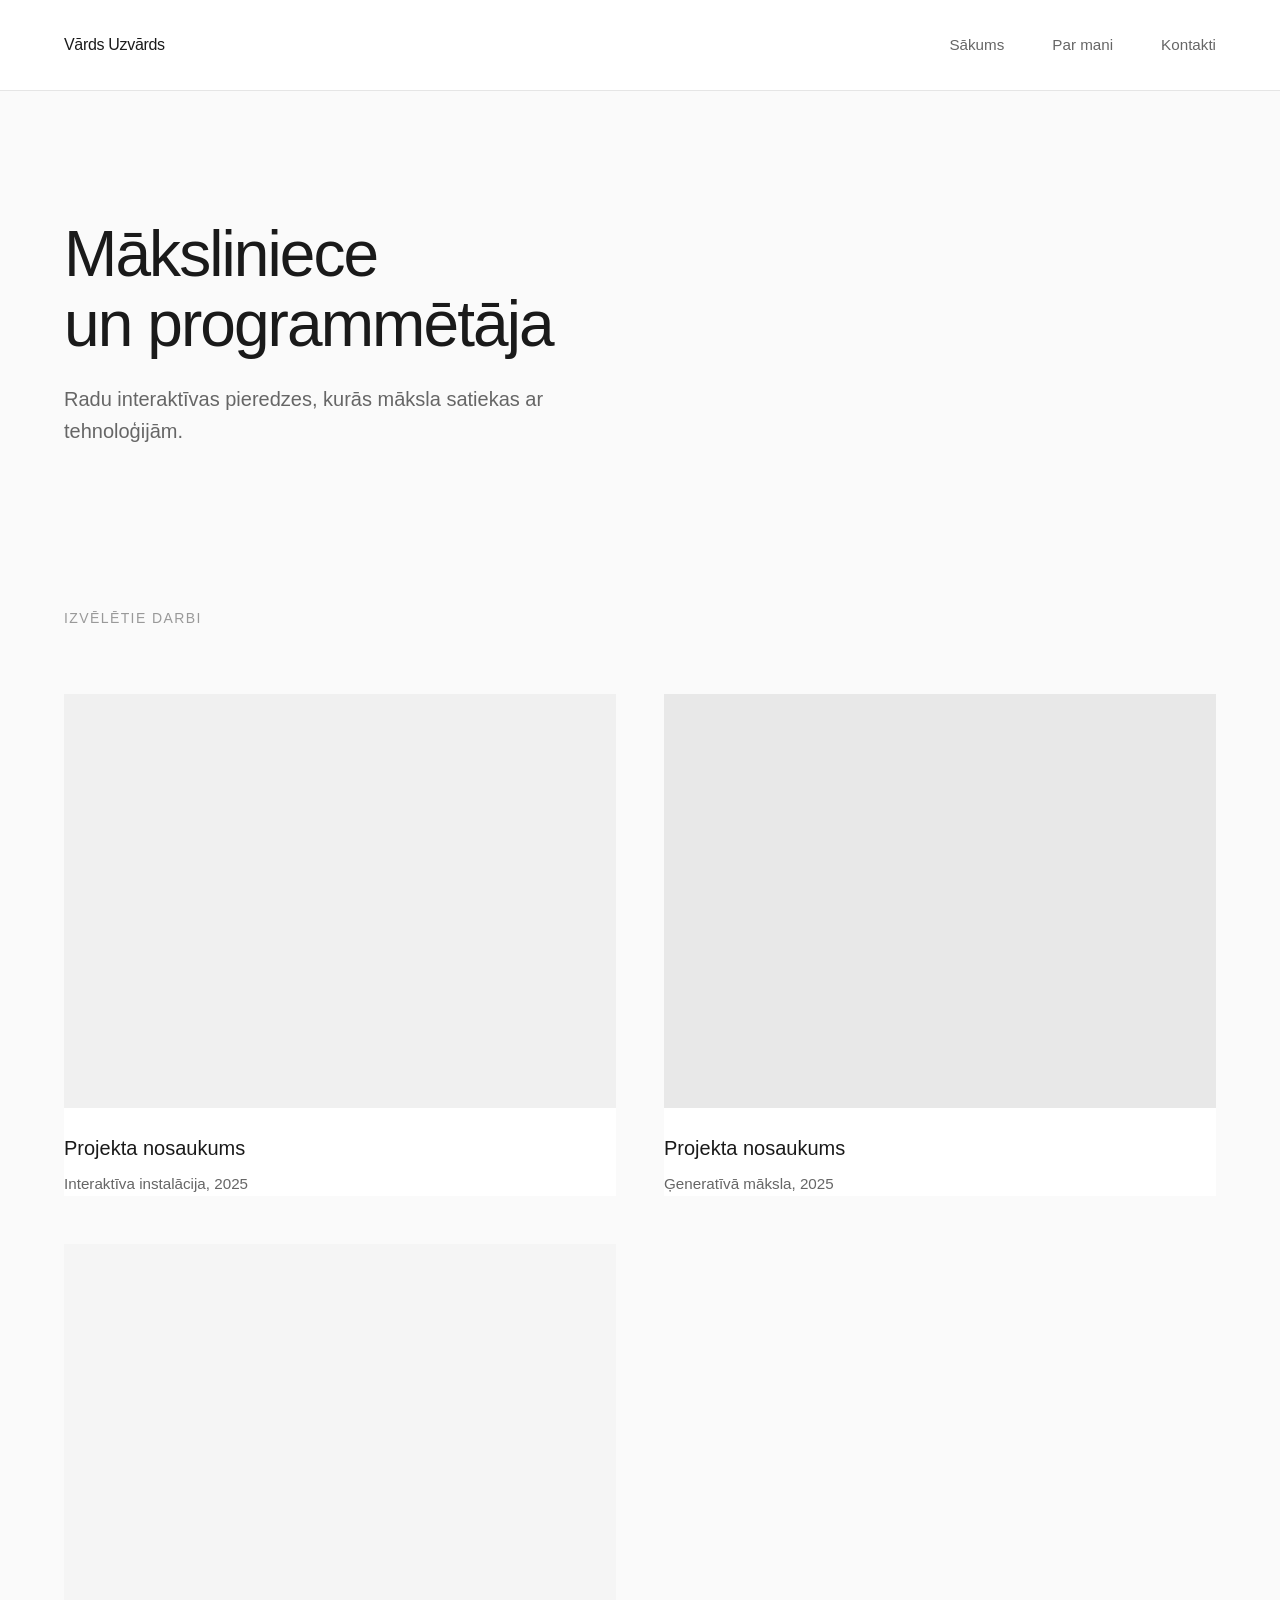
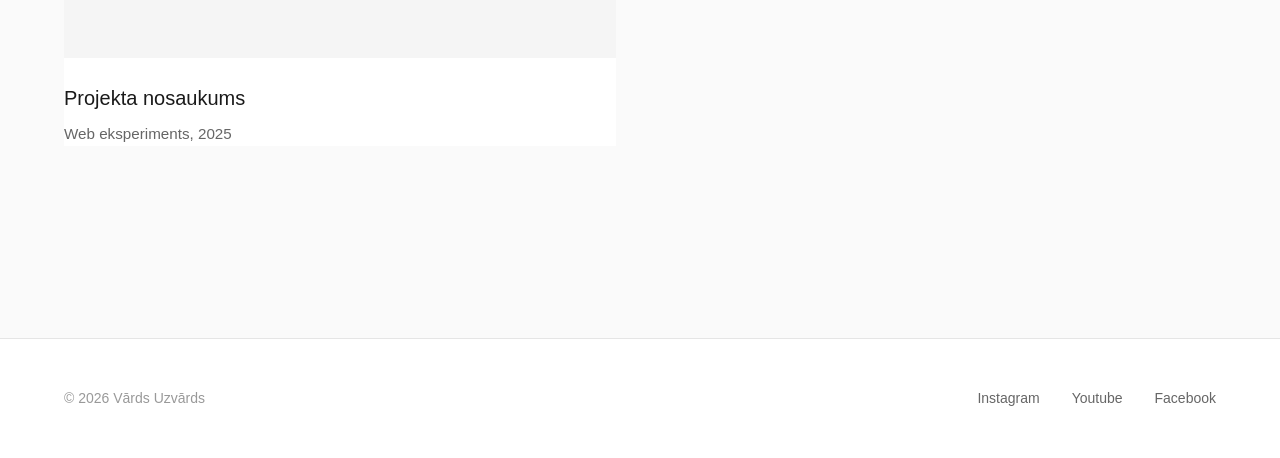
==== index.html @ 45324362 "Pievienoju starter failus" ====
<!DOCTYPE html>
<!-- ↑ Šis saka pārlūkam: "Šis ir HTML5 dokuments" -->

<html lang="lv">
<!-- ↑ <html> - Visa lapas sākums. lang="lv" nozīmē latviešu valoda -->

<head>
<!-- ↑ <head> satur informāciju PAR lapu (lietotājs neredz) -->

    <meta charset="UTF-8">
    <!-- ↑ Atbalsta latviešu burtus (ā, č, ē, ģ...) -->

    <meta name="viewport" content="width=device-width, initial-scale=1.0">
    <!-- ↑ Lai lapa labi izskatās uz mobilajiem telefoniem -->

    <title>Portfolio</title>
    <!-- ↑ Teksts, ko redz pārlūka tab augšā -->

    <link rel="stylesheet" href="style.css">
    <!-- ↑ SVARĪGI! Pievieno CSS failu ar stiliem -->
    <!-- href="style.css" nozīmē: meklē style.css TAJĀ PAŠĀ mapē -->

</head>
<!-- ↑ Head beidzas -->

<body>
<!-- ↑ <body> satur visu, ko lietotājs REDZ lapā -->
   
    <!-- ========================================
         HEADER - Augšējā navigācijas josla
         ======================================== -->
    <header>
    <!-- ↑ Semantiskais tags lapas galvenei -->
    <!-- Šeit būs logo un menu -->

        <nav>
        <!-- ↑ <nav> - navigācijas elements -->

            <h1>Vārds Uzvārds</h1>
            <!-- ↑ <h1> - Galvenais virsraksts (lielākais) -->
            <!-- Šeit students raksta savu vārdu -->

            <ul>
            <!-- ↑ <ul> - Unordered List (saraksts ar punktiem) -->

                <li><a href="index.html">Sākums</a></li>
                <!-- ↑ <li> - List Item (saraksta elements) -->
                <!-- <a href="..."> - saite uz citu lapu -->
                <!-- href="index.html" - ved uz šo pašu lapu -->

                <li><a href="about.html">Par mani</a></li>
                <!-- ↑ Saite uz "Par mani" lapu (vēl nav izveidota) -->

                <li><a href="contact.html">Kontakti</a></li>
                <!-- ↑ Saite uz "Kontakti" lapu (vēl nav izveidota) -->

            </ul>
            <!-- ↑ Saraksta beigas -->

        </nav>
        <!-- ↑ Navigācijas beigas -->

    </header>
    <!-- ↑ Header beidzas -->

    <!-- ========================================
         MAIN - Galvenais saturs
         ======================================== -->
    <main>
    <!-- ↑ <main> - galvenais lapas saturs -->

        <!-- HERO SEKCIJA - Liela intro daļa -->
        <section class="hero">
        <!-- ↑ <section> - semantisks satura bloks -->
        <!-- class="hero" - CSS var mērķēt šo konkrēto sekciju -->

            <h2>Māksliniece<br>un programmētāja</h2>
            <!-- ↑ <h2> - Otrā līmeņa virsraksts (mazāks par h1) -->
            <!-- <br> - line break, jauna rinda -->

            <p>Radu interaktīvas pieredzes, kurās māksla satiekas ar tehnoloģijām.</p>
            <!-- ↑ <p> - Paragraph (rindkopa/paragrāfs) -->

        </section>
        <!-- ↑ Hero sekcijas beigas -->

        <!-- PORTFOLIO SEKCIJA - Darbu galerija -->
        <section class="portfolio">
        <!-- ↑ Jauna sekcija ar class="portfolio" -->

            <h2>Izvēlētie darbi</h2>
            <!-- ↑ Sekcijas virsraksts -->

            <div class="gallery">
            <!-- ↑ <div> - Container (kastīte grupēšanai) -->
            <!-- class="gallery" - CSS izmantos, lai izveidotu grid layout -->

                <!-- PROJEKTS 1 -->
                <div class="project-card card1">
                <!-- ↑ Pirmā projekta kartīte -->
                <!-- 2 klases: "project-card" (vispārīgi stili) + "card1" (specifiskā krāsa) -->

                    <div class="img-placeholder"></div>
                    <!-- ↑ Tukša kastīte attēlam -->
                    <!-- CSS piešķirs pelēko fonu -->
                    <!-- Vēlāk var pievienot: <img src="images/project1.jpg"> -->

                    <h3>Projekta nosaukums</h3>
                    <!-- ↑ <h3> - Trešā līmeņa virsraksts (vēl mazāks) -->
                    <!-- Students šeit raksta sava darba nosaukumu -->

                    <p>Interaktīva instalācija, 2025</p>
                    <!-- ↑ Īss darba apraksts -->

                </div>
                <!-- ↑ Projekta 1 beigas -->

                <!-- PROJEKTS 2 -->
                <div class="project-card card2">
                <!-- ↑ Otrā projekta kartīte -->
                <!-- card2 = cita fona krāsa CSS -->

                    <div class="img-placeholder"></div>
                    <!-- ↑ Vieta otrajam attēlam -->

                    <h3>Projekta nosaukums</h3>
                    <!-- ↑ Otra projekta nosaukums -->

                    <p>Ģeneratīvā māksla, 2025</p>
                    <!-- ↑ Otra projekta apraksts -->

                </div>
                <!-- ↑ Projekta 2 beigas -->

                <!-- PROJEKTS 3 -->
                <div class="project-card card3">
                <!-- ↑ Trešā projekta kartīte -->

                    <div class="img-placeholder"></div>
                    <!-- ↑ Vieta trešajam attēlam -->

                    <h3>Projekta nosaukums</h3>
                    <!-- ↑ Trešā projekta nosaukums -->

                    <p>Web eksperiments, 2025</p>
                    <!-- ↑ Trešā projekta apraksts -->

                </div>
                <!-- ↑ Projekta 3 beigas -->

            </div>
            <!-- ↑ Gallery beidzas -->

        </section>
        <!-- ↑ Portfolio sekcijas beigas -->

    </main>
    <!-- ↑ Main satura beigas -->

    <!-- ========================================
         FOOTER - Apakšējā daļa ar info
         ======================================== -->
    <footer>
    <!-- ↑ <footer> - semantisks tags lapas kājenei -->

        <div class="footer-content">
        <!-- ↑ Container kas centēs saturu (CSS) -->

            <p>© 2026 Vārds Uzvārds</p>
            <!-- ↑ Copyright simbols © un vārds -->

            <div class="social-links">
            <!-- ↑ Container sociālajām saitēm -->

                <a href="#">Instagram</a>
                <!-- ↑ Saite uz Instagram -->
                <!-- href="#" - pagaidu, vēlāk aizstāj ar īsto URL -->

                <a href="#">Youtube</a>
                <!-- ↑ Saite uz Youtube -->

                <a href="#">Facebook</a>
                <!-- ↑ Saite uz Facebook -->

            </div>
            <!-- ↑ Social links beidzas -->

        </div>
        <!-- ↑ Footer content beidzas -->

    </footer>
    <!-- ↑ Footer beidzas -->

</body>
<!-- ↑ Body beidzas -->

</html>
<!-- ↑ Visa HTML dokumenta beigas -->


<!--
==============================================
KOPSAVILKUMS - LAPAS STRUKTŪRA:
==============================================

1. HEADER (augšā)
   └── Logo (Vārds Uzvārds) + Menu saites

2. MAIN (vidus)
   ├── HERO sekcija
   │   └── Liels virsraksts + apraksts
   └── PORTFOLIO sekcija
       └── 3 projektu kartītes
           ├── Attēla vieta
           ├── Nosaukums
           └── Apraksts

3. FOOTER (apakšā)
   └── Copyright + Sociālās saites

==============================================
KO MAINĪT:
==============================================

✏️  Rinda 14: Tavs vārds
✏️  Rinda 27: Hero virsraksts
✏️  Rinda 28: Hero apraksts
✏️  Rinda 40-42: Projekts 1 info
✏️  Rinda 49-51: Projekts 2 info
✏️  Rinda 58-60: Projekts 3 info
✏️  Rinda 71: Copyright vārds
✏️  Rinda 75-79: Sociālo saišu URL
==============================================
-->
---- style.css ----
/* ============================================
   CSS RESET - Noņem pārlūka default stilus
   ============================================ */

* {
    /* ↑ Zvaigznīte (*) = selektors VISIEM elementiem */
   
    margin: 0;
    /* ↑ Noņem visas ārējās atstarpes */
   
    padding: 0;
    /* ↑ Noņem visas iekšējās atstarpes */
   
    box-sizing: border-box;
    /* ↑ Padding un border IETILPST width/height */
    /* Atvieglo izmēru aprēķinus */
}

/* ============================================
   PAMATA BODY STILI
   ============================================ */

body {
    /* ↑ Stili VISAM lapas saturam */
   
    font-family: -apple-system, BlinkMacSystemFont, 'Segoe UI', sans-serif;
    /* ↑ Izmanto sistēmas fontu (Mac/Windows default) */
    /* Sans-serif = bez dekoratīvām līnijām */
   
    line-height: 1.6;
    /* ↑ Atstarpe starp teksta rindām (1.6x no fonta izmēra) */
    /* Laba lasāmība */
   
    color: #1a1a1a;
    /* ↑ Teksta krāsa - gandrīz melns (ne 100% melns) */
    /* Hex kods: # + 6 simboli (RR GG BB) */
   
    background: #fafafa;
    /* ↑ Lapas fona krāsa - gaišs pelēks */
}

/* ============================================
   HEADER - Augšējā navigācijas josla
   ============================================ */

header {
    /* ↑ Mērķē <header> tagu */
   
    padding: 2rem 4rem;
    /* ↑ Iekšējās atstarpes: 2rem augšā/apakšā, 4rem kreisais/labais */
    /* rem = relative unit (1rem ≈ 16px) */
   
    background: white;
    /* ↑ Balts fons */
   
    border-bottom: 1px solid #e5e5e5;
    /* ↑ Plāna pelēka līnija apakšā */
    /* 1px biezums, solid līnija, #e5e5e5 krāsa */
}

nav {
    /* ↑ Mērķē <nav> tagu header iekšā */
   
    display: flex;
    /* ↑ Flexbox layout - elementi rindā */
   
    justify-content: space-between;
    /* ↑ Izvieto elementus: viens kreisajā, otrs labajā pusē */
   
    align-items: center;
    /* ↑ Centrē elementus vertikāli */
   
    max-width: 1400px;
    /* ↑ Maksimālais platums (lai neizplūstu uz lielajiem ekrāniem) */
   
    margin: 0 auto;
    /* ↑ Centrē horizontāli: 0 augšā/apakšā, auto kreisais/labais */
}

nav h1 {
    /* ↑ Mērķē <h1> kas ir nav iekšā (logo/vārds) */
   
    font-size: 1rem;
    /* ↑ Izmērs 1rem (≈16px) - mazs, minimālistisks */
   
    font-weight: 500;
    /* ↑ Svars 500 (starp normal 400 un bold 700) */
   
    letter-spacing: -0.02em;
    /* ↑ Samazina atstarpi starp burtiem (saspiež) */
    /* Negatīvs = tuvāk kopā */
}

nav ul {
    /* ↑ Mērķē <ul> sarakstu nav iekšā */
   
    list-style: none;
    /* ↑ Noņem aizzīmes (bullet points) */
   
    display: flex;
    /* ↑ Saraksta elementi rindā (ne pa vertikāli) */
   
    gap: 3rem;
    /* ↑ Atstarpe starp saraksta elementiem */
}

nav a {
    /* ↑ Mērķē VISAS saites (<a>) nav iekšā */
   
    color: #666;
    /* ↑ Vidēji pelēka krāsa */
   
    text-decoration: none;
    /* ↑ Noņem pasvītrojumu */
   
    font-size: 0.95rem;
    /* ↑ Mazliet mazāks par normālo (15.2px) */
   
    transition: color 0.2s;
    /* ↑ Smooth krāsas maiņa 0.2 sekundes */
    /* Animē hover efektu */
}

nav a:hover {
    /* ↑ Kad pele ir virs saites */
   
    color: #1a1a1a;
    /* ↑ Kļūst tumšāka (gandrīz melna) */
}

/* ============================================
   MAIN - Galvenais saturs
   ============================================ */

main {
    /* ↑ Mērķē <main> tagu */
   
    max-width: 1400px;
    /* ↑ Ierobežo platumu */
   
    margin: 0 auto;
    /* ↑ Centrē horizontāli */
   
    padding: 0 4rem;
    /* ↑ Padding: 0 augšā/apakšā, 4rem kreisais/labais */
}

/* ============================================
   HERO SEKCIJA - Liela intro daļa
   ============================================ */

.hero {
    /* ↑ Punkts (.) nozīmē CLASS selector */
    /* Mērķē elementus ar class="hero" */
   
    padding: 8rem 0 6rem;
    /* ↑ Padding: 8rem augšā, 0 kreisais/labais, 6rem apakšā */
    /* Daudz vietas augšā un apakšā */
}

.hero h2 {
    /* ↑ Mērķē <h2> kas ir .hero iekšā */
   
    font-size: 4rem;
    /* ↑ Ļoti liels (64px) - galvenais virsraksts */
   
    font-weight: 300;
    /* ↑ Plāns fonts (light) */
    /* 300 ir viegls, 400 normāls, 700 treknraksts */
   
    letter-spacing: -0.03em;
    /* ↑ Vēl vairāk saspiesti burti */
   
    margin-bottom: 1.5rem;
    /* ↑ Atstarpe zem virsraksta */
   
    line-height: 1.1;
    /* ↑ Mazāka atstarpe starp rindām (kompaktāks) */
}

.hero p {
    /* ↑ Mērķē <p> kas ir .hero iekšā */
   
    font-size: 1.25rem;
    /* ↑ Lielāks par normālo (20px) */
   
    color: #666;
    /* ↑ Vidēji pelēks (vieglāks par virsrakstu) */
   
    font-weight: 300;
    /* ↑ Plāns fonts */
   
    max-width: 600px;
    /* ↑ Ierobežo teksta platumu (lasāmībai) */
    /* Pārāk plats teksts ir grūti lasāms */
}

/* ============================================
   PORTFOLIO SEKCIJA - Darbu galerija
   ============================================ */

.portfolio {
    /* ↑ Mērķē elementus ar class="portfolio" */
   
    padding: 4rem 0 8rem;
    /* ↑ Padding: 4rem augšā, 0 kreisais/labais, 8rem apakšā */
}

.portfolio h2 {
    /* ↑ Virsraksts portfolio sekcijā */
   
    font-size: 0.875rem;
    /* ↑ Mazs (14px) */
   
    text-transform: uppercase;
    /* ↑ Visi burti LIELIE */
   
    letter-spacing: 0.1em;
    /* ↑ Daudz vietas starp burtiem (plašāk) */
    /* Pozitīvs = tālāk */
   
    color: #999;
    /* ↑ Gaišs pelēks */
   
    margin-bottom: 4rem;
    /* ↑ Liela atstarpe zem virsraksta */
   
    font-weight: 500;
    /* ↑ Vidēji smags */
}

/* ============================================
   GALERIJA - Projektu grid
   ============================================ */

.gallery {
    /* ↑ Container projektu kartītēm */
   
    display: grid;
    /* ↑ CSS Grid layout (nevis flexbox) */
    /* Grid = 2D layout (rindas UN kolonnas) */
   
    grid-template-columns: repeat(auto-fit, minmax(400px, 1fr));
    /* ↑ MAĢIJA! Automātisks kolonnu skaits */
    /* repeat = atkārto */
    /* auto-fit = pielāgojas ekrāna platumam */
    /* minmax(400px, 1fr) = minimums 400px, maksimums 1 daļa */
    /* Rezultāts: 3 kolonnas plašam, 2 vidējam, 1 mobilajam */
   
    gap: 3rem;
    /* ↑ Atstarpe starp grid elementiem */
}

/* ============================================
   PROJEKTA KARTĪTE - Atsevišķs darbs
   ============================================ */

.project-card {
    /* ↑ Vispārīgi stili VISĀM kartītēm */
   
    background: white;
    /* ↑ Balts fons */
   
    transition: transform 0.3s ease;
    /* ↑ Animē transform izmaiņas 0.3 sekundes */
    /* ease = sākas lēni, paātrinās, beidzas lēni */
   
    cursor: pointer;
    /* ↑ Kursors kļūst par rociņu (norāda, ka klikšķināms) */
}

.project-card:hover {
    /* ↑ Kad pele ir virs kartītes */
   
    transform: translateY(-4px);
    /* ↑ Paceļ kartīti 4px uz augšu */
    /* Negatīvs Y = uz augšu, pozitīvs = uz leju */
}

.project-card .img-placeholder {
    /* ↑ Attēla vietas holders */
    /* Atstarpe starp .project-card un .img-placeholder = descendant selector */
    /* Mērķē .img-placeholder KAS IR .project-card iekšā */
   
    width: 100%;
    /* ↑ Pilns platums no vecāka elementa */
   
    aspect-ratio: 4/3;
    /* ↑ Fiksēts platuma/augstuma attiecība */
    /* 4:3 = standarta foto proporcija */
    /* Automātiski aprēķina augstumu no platuma */
   
    display: flex;
    /* ↑ Flexbox, lai centrētu saturu */
   
    align-items: center;
    /* ↑ Centrē vertikāli */
   
    justify-content: center;
    /* ↑ Centrē horizontāli */
   
    font-size: 3rem;
    /* ↑ Liels fonts (ja liek emoji vai tekstu) */
   
    background: #f5f5f5;
    /* ↑ Gaišs pelēks fons (default) */
   
    margin-bottom: 1.5rem;
    /* ↑ Atstarpe zem attēla */
}

/* Dažādas fona krāsas katrai kartītei */

.card1 .img-placeholder {
    /* ↑ Tikai pirmā kartīte (class="card1") */
   
    background: #f0f0f0;
    /* ↑ Mazliet tumšāks pelēks */
}

.card2 .img-placeholder {
    /* ↑ Tikai otrā kartīte */
   
    background: #e8e8e8;
    /* ↑ Vēl tumšāks */
}

.card3 .img-placeholder {
    /* ↑ Tikai trešā kartīte */
   
    background: #f5f5f5;
    /* ↑ Gaišs (tāds pats kā default) */
}

.project-card h3 {
    /* ↑ Projekta nosaukums kartītē */
   
    font-size: 1.25rem;
    /* ↑ Vidēji liels (20px) */
   
    font-weight: 400;
    /* ↑ Normāls svars (ne treknraksts) */
   
    color: #1a1a1a;
    /* ↑ Gandrīz melns */
   
    margin-bottom: 0.5rem;
    /* ↑ Neliela atstarpe zem nosaukuma */
}

.project-card p {
    /* ↑ Projekta apraksts kartītē */
   
    color: #666;
    /* ↑ Vidēji pelēks (vieglāks par nosaukumu) */
   
    font-size: 0.95rem;
    /* ↑ Mazliet mazāks (15.2px) */
   
    font-weight: 300;
    /* ↑ Plāns fonts */
}

/* ============================================
   FOOTER - Apakšējā daļa
   ============================================ */

footer {
    /* ↑ Mērķē <footer> tagu */
   
    background: white;
    /* ↑ Balts fons */
   
    border-top: 1px solid #e5e5e5;
    /* ↑ Plāna pelēka līnija AUGŠĀ */
   
    padding: 3rem 4rem;
    /* ↑ Padding: 3rem augšā/apakšā, 4rem kreisais/labais */
   
    margin-top: 4rem;
    /* ↑ Liela atstarpe virs footer */
}

.footer-content {
    /* ↑ Container footer saturam */
   
    max-width: 1400px;
    /* ↑ Ierobežo platumu */
   
    margin: 0 auto;
    /* ↑ Centrē horizontāli */
   
    display: flex;
    /* ↑ Flexbox layout */
   
    justify-content: space-between;
    /* ↑ Copyright kreisajā, saites labajā pusē */
   
    align-items: center;
    /* ↑ Centrē vertikāli */
}

footer p {
    /* ↑ Copyright teksts */
   
    color: #999;
    /* ↑ Gaišs pelēks */
   
    font-size: 0.875rem;
    /* ↑ Mazs (14px) */
}

.social-links {
    /* ↑ Container sociālajām saitēm */
   
    display: flex;
    /* ↑ Saites rindā */
   
    gap: 2rem;
    /* ↑ Atstarpe starp saitēm */
}

.social-links a {
    /* ↑ Atsevišķa sociālā saite */
   
    color: #666;
    /* ↑ Vidēji pelēks */
   
    text-decoration: none;
    /* ↑ Bez pasvītrojuma */
   
    font-size: 0.875rem;
    /* ↑ Mazs (14px) */
   
    transition: color 0.2s;
    /* ↑ Smooth krāsas maiņa */
}

.social-links a:hover {
    /* ↑ Kad pele virs saites */
   
    color: #1a1a1a;
    /* ↑ Kļūst tumšāka */
}

/* ============================================
   RESPONSIVE - Mobilajiem telefoniem
   ============================================ */

@media (max-width: 768px) {
    /* ↑ Media query = CSS kas darbojas TIK JA... */
    /* max-width: 768px = ekrāns 768px vai mazāks */
    /* Tipiskais tablet/phone breakpoint */
   
    header, main, footer {
        /* ↑ Visiem trim elementiem */
       
        padding-left: 2rem;
        padding-right: 2rem;
        /* ↑ Mazāks padding sānos (4rem → 2rem) */
        /* Vairāk vietas šaurā ekrānā */
    }

    nav {
        /* ↑ Navigācija mobilajā */
       
        flex-direction: column;
        /* ↑ Elementi pa vertikāli (ne horizontāli) */
        /* Logo virs menu */
       
        gap: 1.5rem;
        /* ↑ Atstarpe starp logo un menu */
       
        align-items: flex-start;
        /* ↑ Izlīdzina pa kreisi (nevis centru) */
    }

    nav ul {
        /* ↑ Menu saraksts mobilajā */
       
        gap: 2rem;
        /* ↑ Mazāka atstarpe (3rem → 2rem) */
    }

    .hero {
        /* ↑ Hero sekcija mobilajā */
       
        padding: 4rem 0 3rem;
        /* ↑ Mazāks padding (8rem → 4rem, 6rem → 3rem) */
    }

    .hero h2 {
        /* ↑ Hero virsraksts mobilajā */
       
        font-size: 2.5rem;
        /* ↑ Mazāks (4rem → 2.5rem = 64px → 40px) */
    }

    .hero p {
        /* ↑ Hero teksts mobilajā */
       
        font-size: 1.1rem;
        /* ↑ Mazāks (1.25rem → 1.1rem) */
    }

    .gallery {
        /* ↑ Projektu grid mobilajā */
       
        grid-template-columns: 1fr;
        /* ↑ TIK 1 kolonna (nevis 2-3) */
        /* Visi projekti pa vertikāli */
    }

    .footer-content {
        /* ↑ Footer saturs mobilajā */
       
        flex-direction: column;
        /* ↑ Elementi pa vertikāli */
        /* Copyright virs saitēm */
       
        gap: 1.5rem;
        /* ↑ Atstarpe starp elementiem */
       
        align-items: flex-start;
        /* ↑ Izlīdzina pa kreisi */
    }
}

/* ============================================
   KOPSAVILKUMS - KO MAINĪT:
   ============================================
   
   KRĀSAS:
   - Rinda 32: Teksta krāsa (#1a1a1a)
   - Rinda 35: Fona krāsa (#fafafa)
   - Rinda 54: Header fons (white)
   
   IZMĒRI:
   - Rinda 139: Hero virsraksts (4rem)
   - Rinda 227: Galvenā platums (1400px)
   
   FONTI:
   - Rinda 26: Font family
   
   ============================================ */
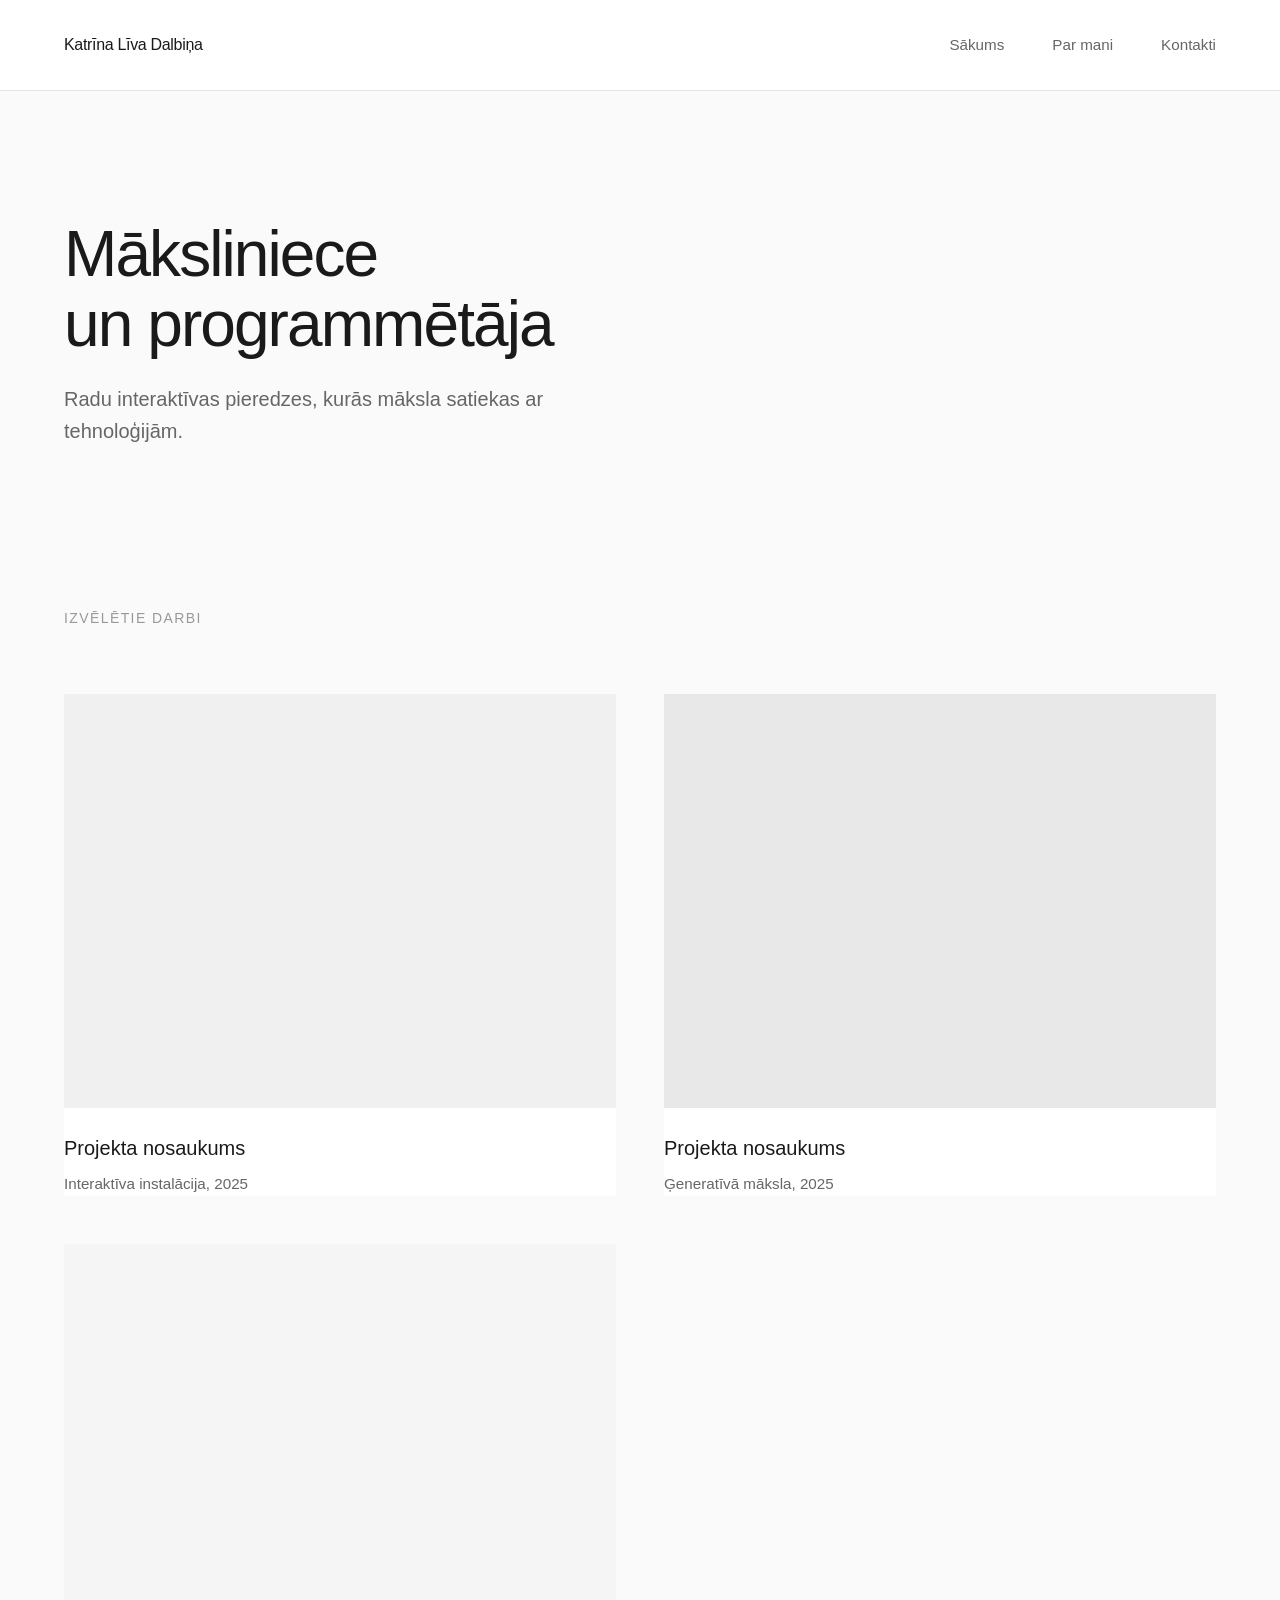
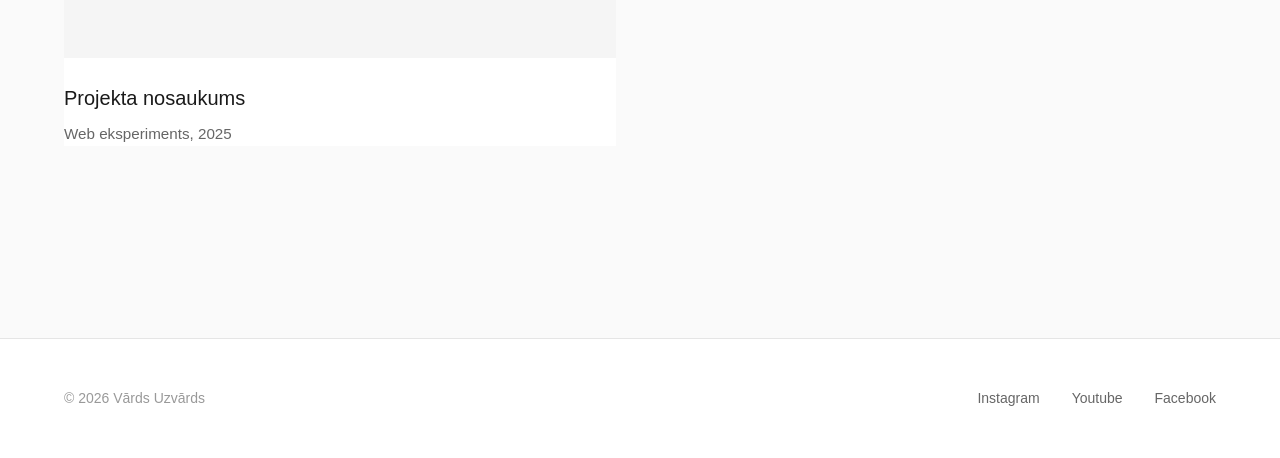
==== commit b1835008: "Update index.html" ====
--- a/index.html
+++ b/index.html
@@ -36,7 +36,7 @@
         <nav>
         <!-- ↑ <nav> - navigācijas elements -->
 
-            <h1>Vārds Uzvārds</h1>
+            <h1>Katrīna Līva Dalbiņa</h1>
             <!-- ↑ <h1> - Galvenais virsraksts (lielākais) -->
             <!-- Šeit students raksta savu vārdu -->
 
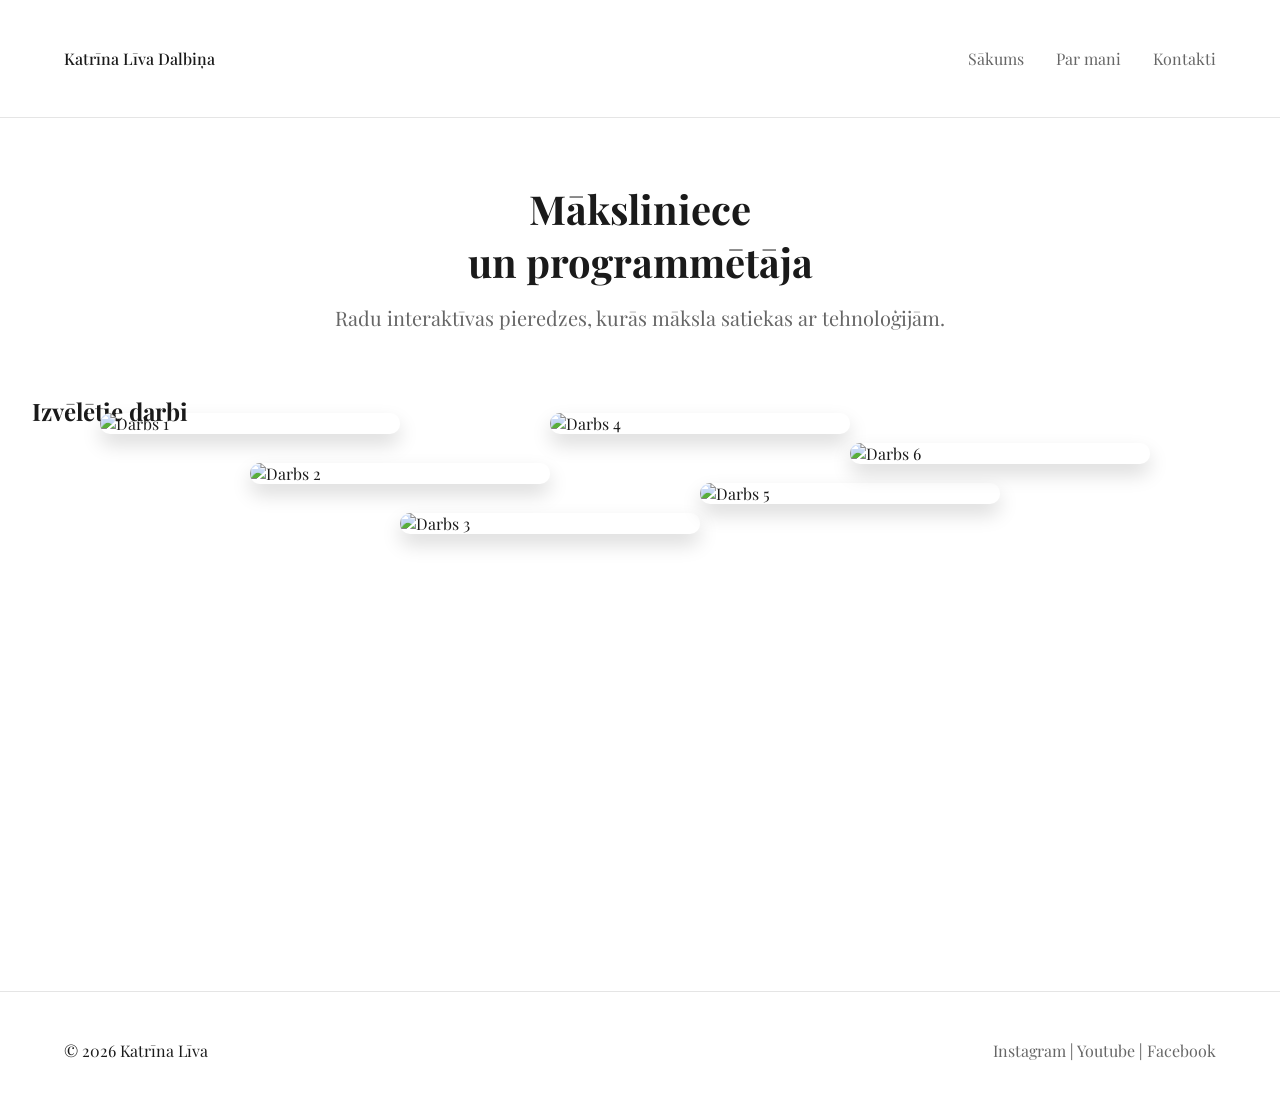
==== commit c132b95e: "bildes" ====
--- a/index.html
+++ b/index.html
@@ -1,236 +1,159 @@
 <!DOCTYPE html>
-<!-- ↑ Šis saka pārlūkam: "Šis ir HTML5 dokuments" -->
+<html lang="lv">
+<head>
+<meta charset="UTF-8">
+<meta name="viewport" content="width=device-width, initial-scale=1.0">
+<title>Portfolio - Dzīvā galerija</title>
 
-<html lang="lv">
-<!-- ↑ <html> - Visa lapas sākums. lang="lv" nozīmē latviešu valoda -->
+<!-- Google Fonts -->
+<link rel="preconnect" href="https://fonts.googleapis.com">
+<link rel="preconnect" href="https://fonts.gstatic.com" crossorigin>
+<link href="https://fonts.googleapis.com/css2?family=Playfair+Display:wght@400;700&display=swap" rel="stylesheet">
 
-<head>
-<!-- ↑ <head> satur informāciju PAR lapu (lietotājs neredz) -->
+<style>
+body {
+    margin: 0;
+    font-family: 'Playfair Display', serif;
+    background: #fff;
+    color: #1a1a1a;
+    overflow-x: hidden;
+}
 
-    <meta charset="UTF-8">
-    <!-- ↑ Atbalsta latviešu burtus (ā, č, ē, ģ...) -->
+h1, h2, h3, p { margin: 0; padding: 0; }
 
-    <meta name="viewport" content="width=device-width, initial-scale=1.0">
-    <!-- ↑ Lai lapa labi izskatās uz mobilajiem telefoniem -->
+/* HEADER */
+header {
+    padding: 2rem 4rem;
+    background: white;
+    border-bottom: 1px solid #e5e5e5;
+}
 
-    <title>Portfolio</title>
-    <!-- ↑ Teksts, ko redz pārlūka tab augšā -->
+nav {
+    display: flex;
+    justify-content: space-between;
+    align-items: center;
+}
 
-    <link rel="stylesheet" href="style.css">
-    <!-- ↑ SVARĪGI! Pievieno CSS failu ar stiliem -->
-    <!-- href="style.css" nozīmē: meklē style.css TAJĀ PAŠĀ mapē -->
+nav h1 { font-size: 1rem; font-weight: 500; }
+nav ul { list-style: none; display: flex; gap: 2rem; }
+nav a { text-decoration: none; color: #666; }
+nav a:hover { color: #1a1a1a; }
 
+/* HERO */
+.hero {
+    padding: 4rem 4rem 2rem;
+    text-align: center;
+}
+
+.hero h2 { font-size: 2.5rem; margin-bottom: 1rem; }
+.hero p { font-size: 1.25rem; color: #666; }
+
+/* GALERIJA - DZĪVA KAUDZE */
+.portfolio {
+    position: relative;
+    height: 500px; /* augstums galerijai */
+    overflow: hidden;
+    padding: 2rem;
+}
+
+.gallery img {
+    position: absolute;
+    width: 300px;
+    border-radius: 10px;
+    cursor: pointer;
+    transition: transform 0.3s, z-index 0.3s;
+    box-shadow: 0 10px 20px rgba(0,0,0,0.15);
+}
+
+/* Hover efekts - palielina un paceļ priekšplānā */
+.gallery img:hover {
+    transform: scale(1.2) rotate(0deg);
+    z-index: 100;
+}
+
+/* Automātiska neliela kustība */
+@keyframes float1 {
+    0% { transform: translate(0,0) rotate(0deg); }
+    50% { transform: translate(10px,5px) rotate(2deg); }
+    100% { transform: translate(0,0) rotate(0deg); }
+}
+
+@keyframes float2 {
+    0% { transform: translate(0,0) rotate(0deg); }
+    50% { transform: translate(-8px,7px) rotate(-3deg); }
+    100% { transform: translate(0,0) rotate(0deg); }
+}
+
+@keyframes float3 {
+    0% { transform: translate(0,0) rotate(0deg); }
+    50% { transform: translate(5px,-6px) rotate(1deg); }
+    100% { transform: translate(0,0) rotate(0deg); }
+}
+
+/* Katram attēlam savs sākuma pozīcijas un animācija */
+#img1 { top: 50px; left: 100px; animation: float1 6s ease-in-out infinite; }
+#img2 { top: 100px; left: 250px; animation: float2 5s ease-in-out infinite; }
+#img3 { top: 150px; left: 400px; animation: float3 7s ease-in-out infinite; }
+#img4 { top: 50px; left: 550px; animation: float1 6s ease-in-out infinite; }
+#img5 { top: 120px; left: 700px; animation: float2 5s ease-in-out infinite; }
+#img6 { top: 80px; left: 850px; animation: float3 7s ease-in-out infinite; }
+
+/* FOOTER */
+footer {
+    background: white;
+    border-top: 1px solid #e5e5e5;
+    padding: 3rem 4rem;
+    margin-top: 4rem;
+    display: flex;
+    justify-content: space-between;
+    align-items: center;
+}
+
+footer a { color: #666; text-decoration: none; }
+footer a:hover { color: #1a1a1a; }
+
+</style>
 </head>
-<!-- ↑ Head beidzas -->
+<body>
 
-<body>
-<!-- ↑ <body> satur visu, ko lietotājs REDZ lapā -->
-   
-    <!-- ========================================
-         HEADER - Augšējā navigācijas josla
-         ======================================== -->
-    <header>
-    <!-- ↑ Semantiskais tags lapas galvenei -->
-    <!-- Šeit būs logo un menu -->
+<header>
+    <nav>
+        <h1>Katrīna Līva Dalbiņa</h1>
+        <ul>
+            <li><a href="#">Sākums</a></li>
+            <li><a href="#">Par mani</a></li>
+            <li><a href="#">Kontakti</a></li>
+        </ul>
+    </nav>
+</header>
 
-        <nav>
-        <!-- ↑ <nav> - navigācijas elements -->
+<main>
+    <section class="hero">
+        <h2>Māksliniece<br>un programmētāja</h2>
+        <p>Radu interaktīvas pieredzes, kurās māksla satiekas ar tehnoloģijām.</p>
+    </section>
 
-            <h1>Katrīna Līva Dalbiņa</h1>
-            <!-- ↑ <h1> - Galvenais virsraksts (lielākais) -->
-            <!-- Šeit students raksta savu vārdu -->
+    <section class="portfolio">
+        <h2>Izvēlētie darbi</h2>
+        <div class="gallery">
+            <img id="img1" src="https://via.placeholder.com/300x200?text=1" alt="Darbs 1">
+            <img id="img2" src="https://via.placeholder.com/300x200?text=2" alt="Darbs 2">
+            <img id="img3" src="https://via.placeholder.com/300x200?text=3" alt="Darbs 3">
+            <img id="img4" src="https://via.placeholder.com/300x200?text=4" alt="Darbs 4">
+            <img id="img5" src="https://via.placeholder.com/300x200?text=5" alt="Darbs 5">
+            <img id="img6" src="https://via.placeholder.com/300x200?text=6" alt="Darbs 6">
+        </div>
+    </section>
+</main>
 
-            <ul>
-            <!-- ↑ <ul> - Unordered List (saraksts ar punktiem) -->
-
-                <li><a href="index.html">Sākums</a></li>
-                <!-- ↑ <li> - List Item (saraksta elements) -->
-                <!-- <a href="..."> - saite uz citu lapu -->
-                <!-- href="index.html" - ved uz šo pašu lapu -->
-
-                <li><a href="about.html">Par mani</a></li>
-                <!-- ↑ Saite uz "Par mani" lapu (vēl nav izveidota) -->
-
-                <li><a href="contact.html">Kontakti</a></li>
-                <!-- ↑ Saite uz "Kontakti" lapu (vēl nav izveidota) -->
-
-            </ul>
-            <!-- ↑ Saraksta beigas -->
-
-        </nav>
-        <!-- ↑ Navigācijas beigas -->
-
-    </header>
-    <!-- ↑ Header beidzas -->
-
-    <!-- ========================================
-         MAIN - Galvenais saturs
-         ======================================== -->
-    <main>
-    <!-- ↑ <main> - galvenais lapas saturs -->
-
-        <!-- HERO SEKCIJA - Liela intro daļa -->
-        <section class="hero">
-        <!-- ↑ <section> - semantisks satura bloks -->
-        <!-- class="hero" - CSS var mērķēt šo konkrēto sekciju -->
-
-            <h2>Māksliniece<br>un programmētāja</h2>
-            <!-- ↑ <h2> - Otrā līmeņa virsraksts (mazāks par h1) -->
-            <!-- <br> - line break, jauna rinda -->
-
-            <p>Radu interaktīvas pieredzes, kurās māksla satiekas ar tehnoloģijām.</p>
-            <!-- ↑ <p> - Paragraph (rindkopa/paragrāfs) -->
-
-        </section>
-        <!-- ↑ Hero sekcijas beigas -->
-
-        <!-- PORTFOLIO SEKCIJA - Darbu galerija -->
-        <section class="portfolio">
-        <!-- ↑ Jauna sekcija ar class="portfolio" -->
-
-            <h2>Izvēlētie darbi</h2>
-            <!-- ↑ Sekcijas virsraksts -->
-
-            <div class="gallery">
-            <!-- ↑ <div> - Container (kastīte grupēšanai) -->
-            <!-- class="gallery" - CSS izmantos, lai izveidotu grid layout -->
-
-                <!-- PROJEKTS 1 -->
-                <div class="project-card card1">
-                <!-- ↑ Pirmā projekta kartīte -->
-                <!-- 2 klases: "project-card" (vispārīgi stili) + "card1" (specifiskā krāsa) -->
-
-                    <div class="img-placeholder"></div>
-                    <!-- ↑ Tukša kastīte attēlam -->
-                    <!-- CSS piešķirs pelēko fonu -->
-                    <!-- Vēlāk var pievienot: <img src="images/project1.jpg"> -->
-
-                    <h3>Projekta nosaukums</h3>
-                    <!-- ↑ <h3> - Trešā līmeņa virsraksts (vēl mazāks) -->
-                    <!-- Students šeit raksta sava darba nosaukumu -->
-
-                    <p>Interaktīva instalācija, 2025</p>
-                    <!-- ↑ Īss darba apraksts -->
-
-                </div>
-                <!-- ↑ Projekta 1 beigas -->
-
-                <!-- PROJEKTS 2 -->
-                <div class="project-card card2">
-                <!-- ↑ Otrā projekta kartīte -->
-                <!-- card2 = cita fona krāsa CSS -->
-
-                    <div class="img-placeholder"></div>
-                    <!-- ↑ Vieta otrajam attēlam -->
-
-                    <h3>Projekta nosaukums</h3>
-                    <!-- ↑ Otra projekta nosaukums -->
-
-                    <p>Ģeneratīvā māksla, 2025</p>
-                    <!-- ↑ Otra projekta apraksts -->
-
-                </div>
-                <!-- ↑ Projekta 2 beigas -->
-
-                <!-- PROJEKTS 3 -->
-                <div class="project-card card3">
-                <!-- ↑ Trešā projekta kartīte -->
-
-                    <div class="img-placeholder"></div>
-                    <!-- ↑ Vieta trešajam attēlam -->
-
-                    <h3>Projekta nosaukums</h3>
-                    <!-- ↑ Trešā projekta nosaukums -->
-
-                    <p>Web eksperiments, 2025</p>
-                    <!-- ↑ Trešā projekta apraksts -->
-
-                </div>
-                <!-- ↑ Projekta 3 beigas -->
-
-            </div>
-            <!-- ↑ Gallery beidzas -->
-
-        </section>
-        <!-- ↑ Portfolio sekcijas beigas -->
-
-    </main>
-    <!-- ↑ Main satura beigas -->
-
-    <!-- ========================================
-         FOOTER - Apakšējā daļa ar info
-         ======================================== -->
-    <footer>
-    <!-- ↑ <footer> - semantisks tags lapas kājenei -->
-
-        <div class="footer-content">
-        <!-- ↑ Container kas centēs saturu (CSS) -->
-
-            <p>© 2026 Vārds Uzvārds</p>
-            <!-- ↑ Copyright simbols © un vārds -->
-
-            <div class="social-links">
-            <!-- ↑ Container sociālajām saitēm -->
-
-                <a href="#">Instagram</a>
-                <!-- ↑ Saite uz Instagram -->
-                <!-- href="#" - pagaidu, vēlāk aizstāj ar īsto URL -->
-
-                <a href="#">Youtube</a>
-                <!-- ↑ Saite uz Youtube -->
-
-                <a href="#">Facebook</a>
-                <!-- ↑ Saite uz Facebook -->
-
-            </div>
-            <!-- ↑ Social links beidzas -->
-
-        </div>
-        <!-- ↑ Footer content beidzas -->
-
-    </footer>
-    <!-- ↑ Footer beidzas -->
+<footer>
+    <p>© 2026 Katrīna Līva</p>
+    <div>
+        <a href="https://www.instagram.com/k.lllv/" target="_blank">Instagram</a> |
+        <a href="#">Youtube</a> |
+        <a href="#">Facebook</a>
+    </div>
+</footer>
 
 </body>
-<!-- ↑ Body beidzas -->
-
-</html>
-<!-- ↑ Visa HTML dokumenta beigas -->
-
-
-<!--
-==============================================
-KOPSAVILKUMS - LAPAS STRUKTŪRA:
-==============================================
-
-1. HEADER (augšā)
-   └── Logo (Vārds Uzvārds) + Menu saites
-
-2. MAIN (vidus)
-   ├── HERO sekcija
-   │   └── Liels virsraksts + apraksts
-   └── PORTFOLIO sekcija
-       └── 3 projektu kartītes
-           ├── Attēla vieta
-           ├── Nosaukums
-           └── Apraksts
-
-3. FOOTER (apakšā)
-   └── Copyright + Sociālās saites
-
-==============================================
-KO MAINĪT:
-==============================================
-
-✏️  Rinda 14: Tavs vārds
-✏️  Rinda 27: Hero virsraksts
-✏️  Rinda 28: Hero apraksts
-✏️  Rinda 40-42: Projekts 1 info
-✏️  Rinda 49-51: Projekts 2 info
-✏️  Rinda 58-60: Projekts 3 info
-✏️  Rinda 71: Copyright vārds
-✏️  Rinda 75-79: Sociālo saišu URL
-==============================================
--->
-
-
+</html>
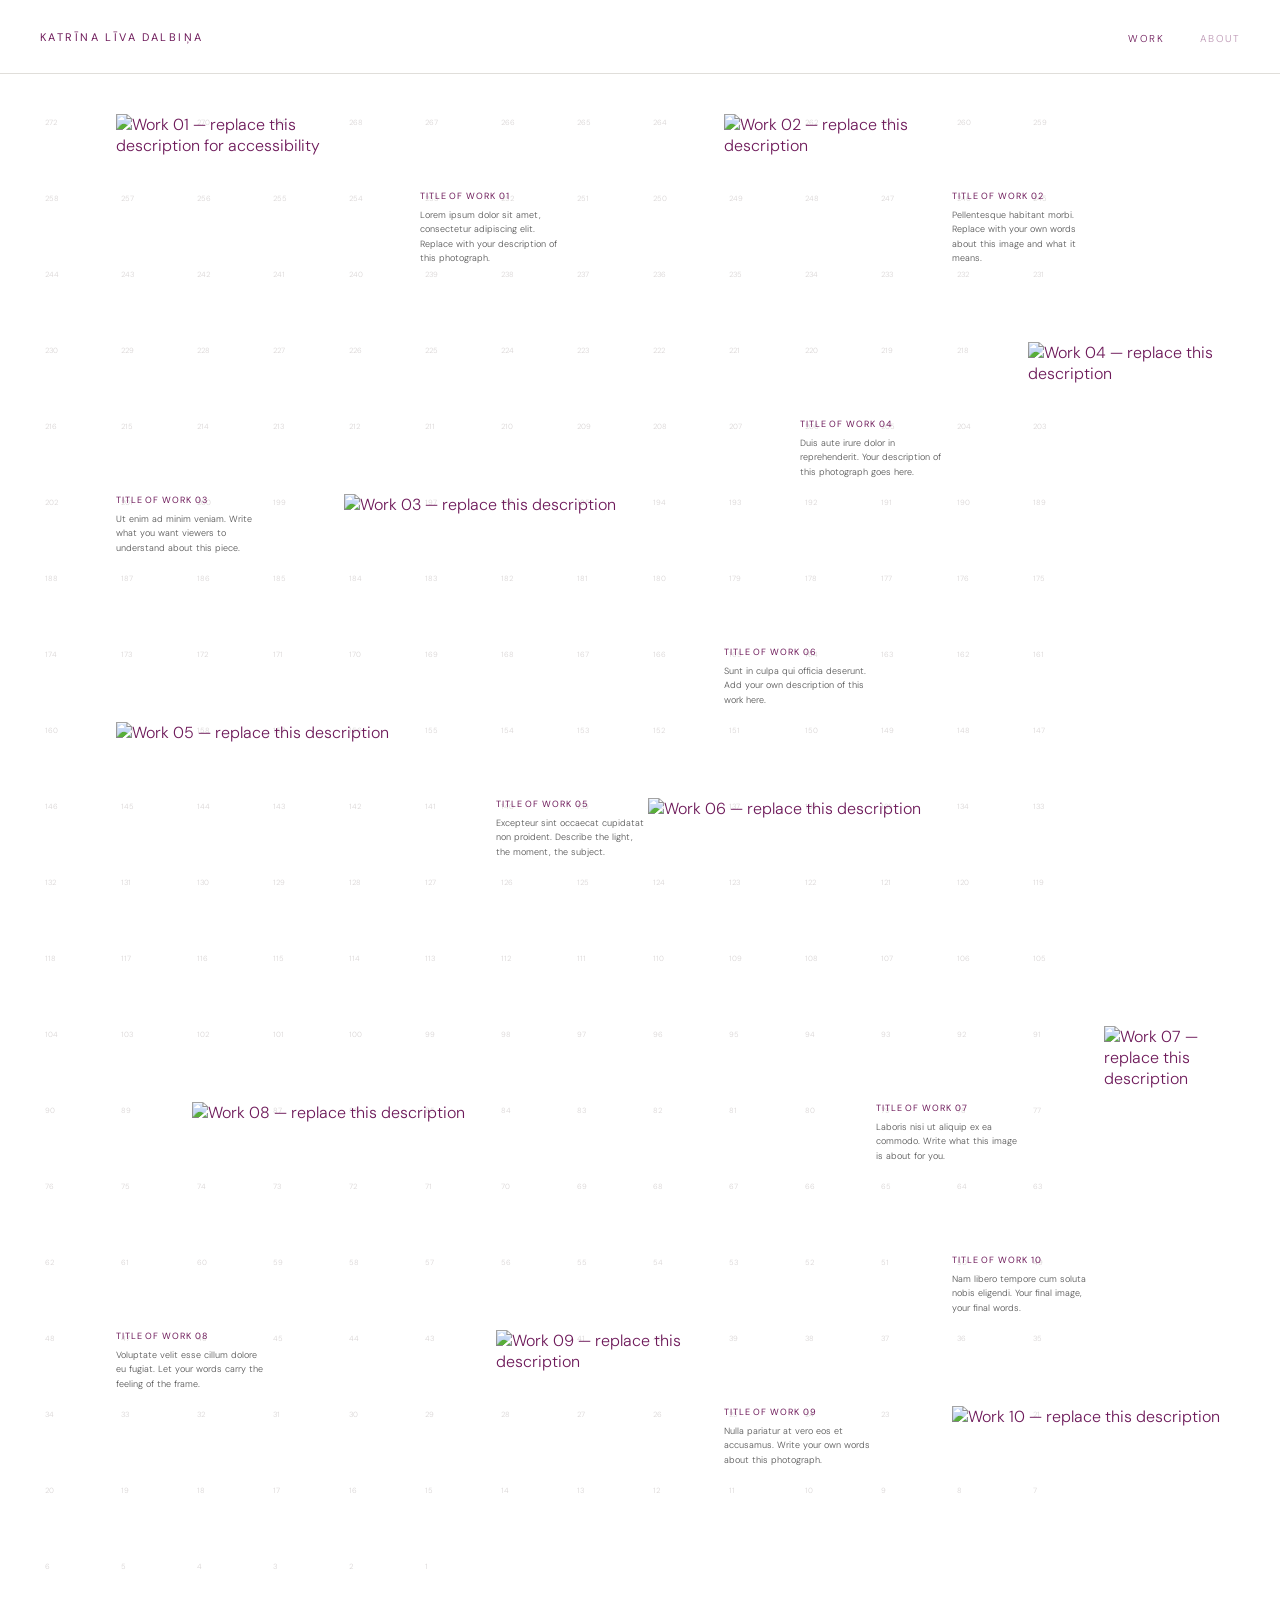
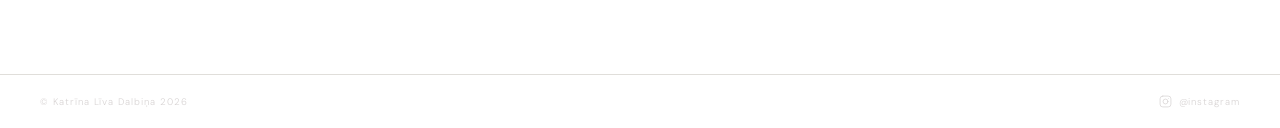
==== commit 7e9dc90a: "Add files via upload" ====
--- a/index.html
+++ b/index.html
@@ -1,159 +1,408 @@
 <!DOCTYPE html>
-<html lang="lv">
+<html lang="en">
 <head>
-<meta charset="UTF-8">
-<meta name="viewport" content="width=device-width, initial-scale=1.0">
-<title>Portfolio - Dzīvā galerija</title>
-
-<!-- Google Fonts -->
-<link rel="preconnect" href="https://fonts.googleapis.com">
-<link rel="preconnect" href="https://fonts.gstatic.com" crossorigin>
-<link href="https://fonts.googleapis.com/css2?family=Playfair+Display:wght@400;700&display=swap" rel="stylesheet">
-
-<style>
-body {
-    margin: 0;
-    font-family: 'Playfair Display', serif;
-    background: #fff;
-    color: #1a1a1a;
-    overflow-x: hidden;
-}
-
-h1, h2, h3, p { margin: 0; padding: 0; }
-
-/* HEADER */
-header {
-    padding: 2rem 4rem;
-    background: white;
-    border-bottom: 1px solid #e5e5e5;
-}
-
-nav {
-    display: flex;
-    justify-content: space-between;
-    align-items: center;
-}
-
-nav h1 { font-size: 1rem; font-weight: 500; }
-nav ul { list-style: none; display: flex; gap: 2rem; }
-nav a { text-decoration: none; color: #666; }
-nav a:hover { color: #1a1a1a; }
-
-/* HERO */
-.hero {
-    padding: 4rem 4rem 2rem;
-    text-align: center;
-}
-
-.hero h2 { font-size: 2.5rem; margin-bottom: 1rem; }
-.hero p { font-size: 1.25rem; color: #666; }
-
-/* GALERIJA - DZĪVA KAUDZE */
-.portfolio {
-    position: relative;
-    height: 500px; /* augstums galerijai */
-    overflow: hidden;
-    padding: 2rem;
-}
-
-.gallery img {
-    position: absolute;
-    width: 300px;
-    border-radius: 10px;
-    cursor: pointer;
-    transition: transform 0.3s, z-index 0.3s;
-    box-shadow: 0 10px 20px rgba(0,0,0,0.15);
-}
-
-/* Hover efekts - palielina un paceļ priekšplānā */
-.gallery img:hover {
-    transform: scale(1.2) rotate(0deg);
-    z-index: 100;
-}
-
-/* Automātiska neliela kustība */
-@keyframes float1 {
-    0% { transform: translate(0,0) rotate(0deg); }
-    50% { transform: translate(10px,5px) rotate(2deg); }
-    100% { transform: translate(0,0) rotate(0deg); }
-}
-
-@keyframes float2 {
-    0% { transform: translate(0,0) rotate(0deg); }
-    50% { transform: translate(-8px,7px) rotate(-3deg); }
-    100% { transform: translate(0,0) rotate(0deg); }
-}
-
-@keyframes float3 {
-    0% { transform: translate(0,0) rotate(0deg); }
-    50% { transform: translate(5px,-6px) rotate(1deg); }
-    100% { transform: translate(0,0) rotate(0deg); }
-}
-
-/* Katram attēlam savs sākuma pozīcijas un animācija */
-#img1 { top: 50px; left: 100px; animation: float1 6s ease-in-out infinite; }
-#img2 { top: 100px; left: 250px; animation: float2 5s ease-in-out infinite; }
-#img3 { top: 150px; left: 400px; animation: float3 7s ease-in-out infinite; }
-#img4 { top: 50px; left: 550px; animation: float1 6s ease-in-out infinite; }
-#img5 { top: 120px; left: 700px; animation: float2 5s ease-in-out infinite; }
-#img6 { top: 80px; left: 850px; animation: float3 7s ease-in-out infinite; }
-
-/* FOOTER */
-footer {
-    background: white;
-    border-top: 1px solid #e5e5e5;
-    padding: 3rem 4rem;
-    margin-top: 4rem;
-    display: flex;
-    justify-content: space-between;
-    align-items: center;
-}
-
-footer a { color: #666; text-decoration: none; }
-footer a:hover { color: #1a1a1a; }
-
-</style>
+  <meta charset="UTF-8" />
+  <meta name="viewport" content="width=device-width, initial-scale=1.0"/>
+
+  <!--
+  ================================================================
+  PAGE TITLE
+  ================================================================
+  This shows in the browser tab.
+  PERSONALISE: replace "Sunny Katrina" with your name.
+  ================================================================
+  -->
+  <title>Katrīna Līva Dalbiņa</title>
+
+  <!--
+  ================================================================
+  FONT IMPORT
+  ================================================================
+  Loads DM Sans from Google Fonts.
+  To change the font:
+    1. Go to https://fonts.google.com, pick a new font
+    2. Copy its <link> embed code
+    3. Replace these two lines with the new code
+    4. Then update font-family in style.css too
+  ================================================================
+  -->
+  <link rel="preconnect" href="https://fonts.googleapis.com">
+  <link rel="preconnect" href="https://fonts.gstatic.com" crossorigin>
+  <link href="https://fonts.googleapis.com/css2?family=DM+Sans:ital,opsz,wght@0,9..40,300;0,9..40,400&display=swap" rel="stylesheet">
+
+  <!--
+  ================================================================
+  STYLESHEET
+  ================================================================
+  Links to the shared style.css file.
+  Keep this file in the same folder as index.html and about.html.
+  ================================================================
+  -->
+  <link rel="stylesheet" href="style.css" />
 </head>
 <body>
 
-<header>
+
+  <!--
+  ================================================================
+  HEADER
+  ================================================================
+  PERSONALISE:
+    · Replace "Sunny Katrina" (the site name) with your name
+    · The "Work" link points to the top of this page (#grid)
+    · The "About" link goes to about.html
+  ================================================================
+  -->
+  <header>
+    <span class="site-name">Katrīna Līva Dalbiņa</span>
     <nav>
-        <h1>Katrīna Līva Dalbiņa</h1>
-        <ul>
-            <li><a href="#">Sākums</a></li>
-            <li><a href="#">Par mani</a></li>
-            <li><a href="#">Kontakti</a></li>
-        </ul>
+      <a href="#grid" class="active">Work</a>
+      <a href="about.html">About</a>
     </nav>
-</header>
-
-<main>
-    <section class="hero">
-        <h2>Māksliniece<br>un programmētāja</h2>
-        <p>Radu interaktīvas pieredzes, kurās māksla satiekas ar tehnoloģijām.</p>
-    </section>
-
-    <section class="portfolio">
-        <h2>Izvēlētie darbi</h2>
-        <div class="gallery">
-            <img id="img1" src="https://via.placeholder.com/300x200?text=1" alt="Darbs 1">
-            <img id="img2" src="https://via.placeholder.com/300x200?text=2" alt="Darbs 2">
-            <img id="img3" src="https://via.placeholder.com/300x200?text=3" alt="Darbs 3">
-            <img id="img4" src="https://via.placeholder.com/300x200?text=4" alt="Darbs 4">
-            <img id="img5" src="https://via.placeholder.com/300x200?text=5" alt="Darbs 5">
-            <img id="img6" src="https://via.placeholder.com/300x200?text=6" alt="Darbs 6">
-        </div>
-    </section>
-</main>
-
-<footer>
-    <p>© 2026 Katrīna Līva</p>
-    <div>
-        <a href="https://www.instagram.com/k.lllv/" target="_blank">Instagram</a> |
-        <a href="#">Youtube</a> |
-        <a href="#">Facebook</a>
-    </div>
-</footer>
+  </header>
+
+
+  <!--
+  ================================================================
+  MAIN GRID
+  ================================================================
+  The contact-sheet style layout with 10 photos and their labels.
+
+  HOW THE GRID WORKS:
+    · The numbered cells are created automatically by JavaScript
+      at the bottom of this file — you don't write them by hand.
+    · Photos and labels are placed ON TOP of those cells using
+      CSS grid positions (grid-column and grid-row).
+
+  HOW TO MOVE A PHOTO OR LABEL:
+    · grid-column: 4 / 8  → starts at column 4, ends at column 8
+    · grid-row:    2 / 6  → starts at row 2, ends at row 6
+    · A larger span (e.g. 4/10) = wider/taller on the page.
+
+  HOW TO REPLACE PLACEHOLDER IMAGES:
+    · Find src="https://placehold.co/..."
+    · Replace with your file: src="images/yourphoto.jpg"
+    · Make sure your image file is in the same folder,
+      or in a subfolder like images/
+
+  HOW TO EDIT PHOTO NAMES AND DESCRIPTIONS:
+    · Find the .grid-label div near each photo
+    · Edit the text inside .label-title (photo name)
+    · Edit the text inside .label-body (description)
+  ================================================================
+  -->
+  <section class="grid-section" id="grid">
+    <div class="grid" id="main-grid">
+
+
+      <!-- =====================================================
+      WORK 01
+      ===================================================== -->
+
+      <!--
+      PHOTO 01 — tall portrait format
+      grid-column 2/5 = 3 columns wide, grid-row 1/6 = 5 rows tall
+      PERSONALISE: change src to your image file
+      -->
+      <div class="grid-photo" style="grid-column: 2 / 5; grid-row: 1 / 6;">
+        <img
+          src="bildes/IMG_6506.jpeg.jpg"
+          alt="Work 01 — replace this description for accessibility"
+        />
+      </div>
+
+      <!--
+      LABEL 01 — floats a few cells away from photo 01
+      PERSONALISE: change title and body text
+      -->
+      <div class="grid-label" style="grid-column: 6 / 9; grid-row: 2 / 5;">
+        <p class="label-title">Title of Work 01</p>
+        <p class="label-body">Lorem ipsum dolor sit amet, consectetur adipiscing elit. Replace with your description of this photograph.</p>
+      </div>
+
+
+      <!-- =====================================================
+      WORK 02
+      ===================================================== -->
+
+      <!--
+      PHOTO 02 — small square
+      PERSONALISE: change src to your image file
+      -->
+      <div class="grid-photo" style="grid-column: 10 / 13; grid-row: 1 / 4;">
+        <img
+          src="bildes/AAA_6674.jpg"
+          alt="Work 02 — replace this description"
+        />
+      </div>
+
+      <!--
+      LABEL 02 — floats below and right of photo 02
+      PERSONALISE: change title and body text
+      -->
+      <div class="grid-label" style="grid-column: 13 / 16; grid-row: 2 / 5;">
+        <p class="label-title">Title of Work 02</p>
+        <p class="label-body">Pellentesque habitant morbi. Replace with your own words about this image and what it means.</p>
+      </div>
+
+
+      <!-- =====================================================
+      WORK 03
+      ===================================================== -->
+
+      <!--
+      PHOTO 03 — wide landscape
+      PERSONALISE: change src to your image file
+      -->
+      <div class="grid-photo" style="grid-column: 5 / 10; grid-row: 6 / 9;">
+        <img
+          src="bildes/6EABA302-B973-4CF5-912A-E51132A4B835.jpeg"
+          alt="Work 03 — replace this description"
+        />
+      </div>
+
+      <!--
+      LABEL 03 — floats above photo 03
+      PERSONALISE: change title and body text
+      -->
+      <div class="grid-label" style="grid-column: 2 / 5; grid-row: 6 / 8;">
+        <p class="label-title">Title of Work 03</p>
+        <p class="label-body">Ut enim ad minim veniam. Write what you want viewers to understand about this piece.</p>
+      </div>
+
+
+      <!-- =====================================================
+      WORK 04
+      ===================================================== -->
+
+      <!--
+      PHOTO 04 — tall portrait, right side
+      PERSONALISE: change src to your image file
+      -->
+      <div class="grid-photo" style="grid-column: 14 / 17; grid-row: 4 / 10;">
+        <img
+          src="bildes/IMG_8484.jpeg.jpg"
+          alt="Work 04 — replace this description"
+        />
+      </div>
+
+      <!--
+      LABEL 04 — floats left of photo 04
+      PERSONALISE: change title and body text
+      -->
+      <div class="grid-label" style="grid-column: 11 / 14; grid-row: 5 / 7;">
+        <p class="label-title">Title of Work 04</p>
+        <p class="label-body">Duis aute irure dolor in reprehenderit. Your description of this photograph goes here.</p>
+      </div>
+
+
+      <!-- =====================================================
+      WORK 05
+      ===================================================== -->
+
+      <!--
+      PHOTO 05 — medium square, lower left
+      PERSONALISE: change src to your image file
+      -->
+      <div class="grid-photo" style="grid-column: 2 / 6; grid-row: 9 / 13;">
+        <img
+          src="bildes/IMG_3044.jpeg"
+          alt="Work 05 — replace this description"
+        />
+      </div>
+
+      <!--
+      LABEL 05 — floats to the right of photo 05
+      PERSONALISE: change title and body text
+      -->
+      <div class="grid-label" style="grid-column: 7 / 10; grid-row: 10 / 12;">
+        <p class="label-title">Title of Work 05</p>
+        <p class="label-body">Excepteur sint occaecat cupidatat non proident. Describe the light, the moment, the subject.</p>
+      </div>
+
+
+      <!-- =====================================================
+      WORK 06
+      ===================================================== -->
+
+      <!--
+      PHOTO 06 — wide landscape, centre
+      PERSONALISE: change src to your image file
+      -->
+      <div class="grid-photo" style="grid-column: 9 / 15; grid-row: 10 / 13;">
+        <img
+          src="bildes/IMG_3095.jpeg.jpg"
+          alt="Work 06 — replace this description"
+        />
+      </div>
+
+      <!--
+      LABEL 06 — floats above photo 06
+      PERSONALISE: change title and body text
+      -->
+      <div class="grid-label" style="grid-column: 10 / 13; grid-row: 8 / 10;">
+        <p class="label-title">Title of Work 06</p>
+        <p class="label-body">Sunt in culpa qui officia deserunt. Add your own description of this work here.</p>
+      </div>
+
+
+      <!-- =====================================================
+      WORK 07
+      ===================================================== -->
+
+      <!--
+      PHOTO 07 — small portrait, far right
+      PERSONALISE: change src to your image file
+      -->
+      <div class="grid-photo" style="grid-column: 15 / 17; grid-row: 13 / 17;">
+        <img
+          src="bildes/IMG_7809.jpeg.jpg"
+          alt="Work 07 — replace this description"
+        />
+      </div>
+
+      <!--
+      LABEL 07 — floats left of photo 07
+      PERSONALISE: change title and body text
+      -->
+      <div class="grid-label" style="grid-column: 12 / 15; grid-row: 14 / 16;">
+        <p class="label-title">Title of Work 07</p>
+        <p class="label-body">Laboris nisi ut aliquip ex ea commodo. Write what this image is about for you.</p>
+      </div>
+
+
+      <!-- =====================================================
+      WORK 08
+      ===================================================== -->
+
+      <!--
+      PHOTO 08 — wide, lower centre
+      PERSONALISE: change src to your image file
+      -->
+      <div class="grid-photo" style="grid-column: 3 / 8; grid-row: 14 / 17;">
+        <img
+          src="bildes/8744CAF7-649C-4125-BB44-2E782B5354F6.jpeg"
+          alt="Work 08 — replace this description"
+        />
+      </div>
+
+      <!--
+      LABEL 08 — floats below photo 08
+      PERSONALISE: change title and body text
+      -->
+      <div class="grid-label" style="grid-column: 2 / 5; grid-row: 17 / 19;">
+        <p class="label-title">Title of Work 08</p>
+        <p class="label-body">Voluptate velit esse cillum dolore eu fugiat. Let your words carry the feeling of the frame.</p>
+      </div>
+
+
+      <!-- =====================================================
+      WORK 09
+      ===================================================== -->
+
+      <!--
+      PHOTO 09 — tall portrait, left side lower
+      PERSONALISE: change src to your image file
+      -->
+      <div class="grid-photo" style="grid-column: 7 / 10; grid-row: 17 / 22;">
+        <img
+          src="bildes/IMG_8677.jpeg.jpg"
+          alt="Work 09 — replace this description"
+        />
+      </div>
+
+      <!--
+      LABEL 09 — floats right of photo 09
+      PERSONALISE: change title and body text
+      -->
+      <div class="grid-label" style="grid-column: 10 / 13; grid-row: 18 / 20;">
+        <p class="label-title">Title of Work 09</p>
+        <p class="label-body">Nulla pariatur at vero eos et accusamus. Write your own words about this photograph.</p>
+      </div>
+
+
+      <!-- =====================================================
+      WORK 10
+      ===================================================== -->
+
+      <!--
+      PHOTO 10 — medium square, bottom right
+      PERSONALISE: change src to your image file
+      -->
+      <div class="grid-photo" style="grid-column: 13 / 17; grid-row: 18 / 22;">
+        <img
+          src="bildes/"
+          alt="Work 10 — replace this description"
+        />
+      </div>
+
+      <!--
+      LABEL 10 — floats above photo 10
+      PERSONALISE: change title and body text
+      -->
+      <div class="grid-label" style="grid-column: 13 / 16; grid-row: 16 / 18;">
+        <p class="label-title">Title of Work 10</p>
+        <p class="label-body">Nam libero tempore cum soluta nobis eligendi. Your final image, your final words.</p>
+      </div>
+
+
+    </div><!-- end .grid -->
+  </section>
+
+
+  <!--
+  ================================================================
+  FOOTER
+  ================================================================
+  PERSONALISE:
+    · Replace "Sunny Katrina" with your name if needed
+    · Replace "@instagram" with your real Instagram handle
+      both in href="https://instagram.com/instagram"
+      and in the visible text @instagram
+  ================================================================
+  -->
+  <footer>
+    <span>© Katrīna Līva Dalbiņa 2026</span>
+    <a href="https://www.instagram.com/k.lllv?igsh=M3RlMnd3MHd1a29w&utm_source=qr" target="_blank" rel="noopener" aria-label="Instagram">
+      <svg class="ig-icon" viewBox="0 0 24 24" aria-hidden="true">
+        <rect x="2" y="2" width="20" height="20" rx="5" ry="5"/>
+        <circle cx="12" cy="12" r="4.5"/>
+        <circle cx="17.5" cy="6.5" r="0.8" fill="currentColor" stroke="none"/>
+      </svg>
+      @instagram
+    </a>
+  </footer>
+
+
+  <!--
+  ================================================================
+  JAVASCRIPT — numbered cells
+  ================================================================
+  This automatically fills the grid with numbered cells.
+  You do NOT need to write them by hand.
+
+  PERSONALISE:
+    · totalCells — how many numbered squares fill the grid.
+      More cells = grid extends further down the page.
+      Try values between 200 and 350.
+    · totalCols  — must match the number in style.css
+      (where it says repeat(17, var(--cell)))
+      Change both together if you want more/fewer columns.
+  ================================================================
+  -->
+  <script>
+    const grid      = document.getElementById('main-grid');
+    const totalCells = 272; /* PERSONALISE: total numbered squares */
+    const totalCols  = 17;  /* PERSONALISE: must match CSS columns  */
+
+    for (let i = 1; i <= totalCells; i++) {
+      const cell = document.createElement('div');
+      cell.className = 'cell';
+      cell.textContent = i;
+      grid.insertBefore(cell, grid.firstChild);
+    }
+  </script>
+
 
 </body>
-</html>+</html>
--- a/style.css
+++ b/style.css
@@ -0,0 +1,400 @@
+/*
+================================================================
+STYLE.CSS — Sunny Katrina Portfolio
+================================================================
+This file controls ALL visual styling for both pages.
+index.html and about.html both link to this one file,
+so a change here affects everything everywhere.
+================================================================
+*/
+
+
+/*
+================================================================
+FONTS
+================================================================
+Currently using "DM Sans" — clean, modern, thin.
+To change the font:
+  1. Go to https://fonts.google.com
+  2. Pick a font, click "Get font" → "Get embed code"
+  3. Paste the new <link> tag into the <head> of BOTH
+     index.html and about.html
+  4. Then change 'DM Sans' below to your new font name
+================================================================
+*/
+@import url('https://fonts.googleapis.com/css2?family=DM+Sans:ital,opsz,wght@0,9..40,300;0,9..40,400;1,9..40,300&display=swap');
+
+
+/*
+================================================================
+GLOBAL VARIABLES — change these to restyle the whole site
+================================================================
+--bg          : page background colour
+--ink         : main text colour
+--muted       : colour for cell numbers and secondary text
+--font        : font family used everywhere
+--cell        : size of each grid square in pixels
+================================================================
+*/
+:root {
+  --bg:    #ffffff;
+  --ink:   #6e1a5a;
+  --muted: #d8d4d4;
+  --font:  'DM Sans', sans-serif;
+  --cell:  76px;
+}
+
+
+/* ── Reset ─────────────────────────────────────────────────── */
+*, *::before, *::after {
+  box-sizing: border-box;
+  margin: 0;
+  padding: 0;
+}
+
+body {
+  background: var(--bg);
+  color: var(--ink);
+  font-family: var(--font);
+  font-weight: 300;
+}
+
+
+/*
+================================================================
+HEADER
+================================================================
+The top bar — contains your name and navigation.
+padding: space inside the header (top/bottom left/right)
+border-bottom: the thin line under the header
+  set to "none" to remove it
+================================================================
+*/
+header {
+  display: flex;
+  align-items: center;
+  justify-content: space-between;
+  padding: 26px 40px;
+  border-bottom: 1px solid #e0deda;
+  position: sticky;
+  top: 0;
+  background: var(--bg);
+  z-index: 200;
+}
+
+/*
+================================================================
+SITE NAME (in header)
+================================================================
+font-size     : size of your name
+letter-spacing: space between letters (em = relative units)
+text-transform: "uppercase" = all caps, "none" = normal
+================================================================
+*/
+.site-name {
+  font-size: 11px;
+  font-weight: 400;
+  letter-spacing: 0.22em;
+  text-transform: uppercase;
+}
+
+/*
+================================================================
+HEADER NAVIGATION LINKS
+================================================================
+These are the links like "Work" and "About" in the header.
+margin-left: gap between each nav link
+opacity    : how faded the links look normally (0=invisible, 1=full)
+================================================================
+*/
+nav a {
+  font-size: 10px;
+  letter-spacing: 0.14em;
+  text-transform: uppercase;
+  text-decoration: none;
+  color: var(--ink);
+  margin-left: 32px;
+  opacity: 0.45;
+  transition: opacity 0.25s ease;
+}
+nav a:hover  { opacity: 1; }
+nav a.active { opacity: 1; }
+
+
+/*
+================================================================
+GRID SECTION (index.html only)
+================================================================
+The main numbered-cell area that holds photos and labels.
+padding: breathing room around the whole grid
+================================================================
+*/
+.grid-section {
+  padding: 40px;
+}
+
+/*
+================================================================
+THE GRID
+================================================================
+grid-template-columns: how many columns.
+  "repeat(17, var(--cell))" = 17 columns, each --cell px wide.
+  Change 17 to more or fewer columns.
+grid-auto-rows: height of each row — matches --cell for squares.
+position relative: needed so photos can float over the grid.
+================================================================
+*/
+.grid {
+  display: grid;
+  grid-template-columns: repeat(14, var(--cell));
+  grid-auto-rows: var(--cell);
+  position: relative;
+}
+
+/*
+================================================================
+NUMBERED CELLS
+================================================================
+Each small numbered square in the grid.
+The numbers are added automatically by JavaScript.
+To hide numbers entirely: set color to transparent or
+  delete the cell.textContent = i; line in the <script>.
+font-size   : size of the cell number
+padding     : where the number sits inside the cell
+color       : uses --muted variable (grey by default)
+border      : set to "none" — no grid lines visible
+================================================================
+*/
+.cell {
+  position: relative;
+  font-size: 7.5px;
+  color: var(--muted);
+  padding: 4px 5px;
+  border: none; /* PERSONALISE: add "1px solid #ddd" to show grid lines */
+}
+
+
+/*
+================================================================
+PHOTOS IN THE GRID
+================================================================
+Each photo is placed at a specific grid column and row.
+They float above the numbered cells using z-index.
+
+HOW TO PLACE A PHOTO:
+  In the HTML, each photo div has:
+    style="grid-column: 3 / 7; grid-row: 2 / 6;"
+  grid-column: 3 / 7  → starts at col 3, ends at col 7 (4 cols wide)
+  grid-row:    2 / 6  → starts at row 2, ends at row 6 (4 rows tall)
+  Larger span = bigger photo on the grid.
+
+HOW TO REPLACE A PLACEHOLDER IMAGE:
+  Find src="https://placehold.co/..." in the HTML
+  Replace with your file: src="images/photo-name.jpg"
+  Or a web link:          src="https://yoursite.com/photo.jpg"
+
+TO MAKE ALL PHOTOS BLACK & WHITE:
+  Uncomment the filter line below (remove the /* and *\/)
+================================================================
+*/
+.grid-photo {
+  position: absolute;
+  z-index: 2;
+  /* filter: grayscale(100%); */  /* ← remove the slashes to activate B&W */
+}
+
+.grid-photo img {
+  display: block;
+  width: 100%;
+  height: 100%;
+  object-fit: cover;
+}
+
+
+/*
+================================================================
+TEXT LABELS IN THE GRID
+================================================================
+The floating name + description blocks near each photo.
+They are placed on the grid the same way as photos.
+
+max-width   : how wide the text block can grow
+z-index: 2  : floats above the numbered cells
+================================================================
+*/
+.grid-label {
+  position: absolute;
+  z-index: 2;
+  max-width: 148px;
+}
+
+/*
+================================================================
+LABEL TITLE (photo name)
+================================================================
+This is the bold/uppercase name of each photo.
+font-size     : size of the title
+letter-spacing: spacing between letters
+margin-bottom : gap between title and description text
+================================================================
+*/
+.label-title {
+  font-size: 9px;
+  font-weight: 400;
+  letter-spacing: 0.1em;
+  text-transform: uppercase;
+  margin-bottom: 6px;
+  color: var(--ink);
+}
+
+/*
+================================================================
+LABEL BODY (photo description)
+================================================================
+The small paragraph of descriptive text under each photo name.
+font-size  : size of description text
+line-height: spacing between lines of text
+color      : slightly lighter than main ink
+================================================================
+*/
+.label-body {
+  font-size: 9px;
+  line-height: 1.6;
+  font-weight: 300;
+  color: #555;
+}
+
+
+/*
+================================================================
+ABOUT PAGE LAYOUT (about.html only)
+================================================================
+Two-column layout: text on left, portrait on right.
+max-width: limits how wide the section grows on large screens
+padding  : space around the whole section
+gap      : space between the two columns
+================================================================
+*/
+.about-section {
+  display: grid;
+  grid-template-columns: 1fr 240px; /* PERSONALISE: change 240px to resize portrait column */
+  gap: 100px;
+  max-width: 860px;
+  padding: 80px 40px;
+}
+
+.about-section h2 {
+  font-size: 9px;
+  font-weight: 400;
+  letter-spacing: 0.2em;
+  text-transform: uppercase;
+  color: var(--muted);
+  margin-bottom: 32px;
+}
+
+/*
+================================================================
+ABOUT BIO TEXT
+================================================================
+Your written bio paragraphs.
+font-size  : size of bio text
+line-height: spacing between lines
+max-width  : keeps lines from getting too wide to read comfortably
+================================================================
+*/
+.about-text p {
+  font-size: 13px;
+  line-height: 1.8;
+  font-weight: 300;
+  max-width: 440px;
+}
+
+.about-text p + p {
+  margin-top: 18px; /* gap between paragraphs */
+}
+
+/*
+================================================================
+PORTRAIT PHOTO (about page)
+================================================================
+Your small portrait image on the about page.
+aspect-ratio: 3 / 4 = portrait orientation (taller than wide)
+  Change to 1 / 1 for square, 4 / 3 for landscape.
+object-fit  : "cover" crops the image to fill the box neatly
+
+TO REPLACE THE PLACEHOLDER:
+  In about.html find <img class="about-photo" src="...">
+  Change src to your photo, e.g. src="images/portrait.jpg"
+
+TO MAKE PORTRAIT BLACK & WHITE:
+  Uncomment the filter line below
+================================================================
+*/
+.about-photo {
+  width: 100%;
+  aspect-ratio: 3 / 4;
+  object-fit: cover;
+  display: block;
+  /* filter: grayscale(100%); */  /* ← remove slashes to activate B&W */
+}
+
+
+/*
+================================================================
+FOOTER
+================================================================
+The bar at the very bottom of every page.
+padding       : space inside the footer
+border-top    : thin line above the footer
+font-size     : size of footer text
+================================================================
+*/
+footer {
+  border-top: 1px solid #e0deda;
+  padding: 20px 40px;
+  display: flex;
+  align-items: center;
+  justify-content: space-between;
+  font-size: 9.5px;
+  letter-spacing: 0.1em;
+  color: var(--muted);
+}
+
+/*
+================================================================
+FOOTER INSTAGRAM LINK
+================================================================
+The Instagram icon + handle in the footer.
+To change the link: find href="https://instagram.com/..."
+  in the HTML footer and replace the username.
+================================================================
+*/
+footer a {
+  color: var(--muted);
+  text-decoration: none;
+  display: flex;
+  align-items: center;
+  gap: 7px;
+  transition: color 0.2s ease;
+}
+footer a:hover { color: var(--ink); }
+
+/*
+================================================================
+INSTAGRAM ICON
+================================================================
+Drawn with SVG code — no image file needed.
+width/height: size of the icon
+stroke-width: thickness of the icon lines
+================================================================
+*/
+.ig-icon {
+  width: 13px;
+  height: 13px;
+  stroke: currentColor;
+  fill: none;
+  stroke-width: 1.4;
+  stroke-linecap: round;
+  stroke-linejoin: round;
+  flex-shrink: 0;
+}
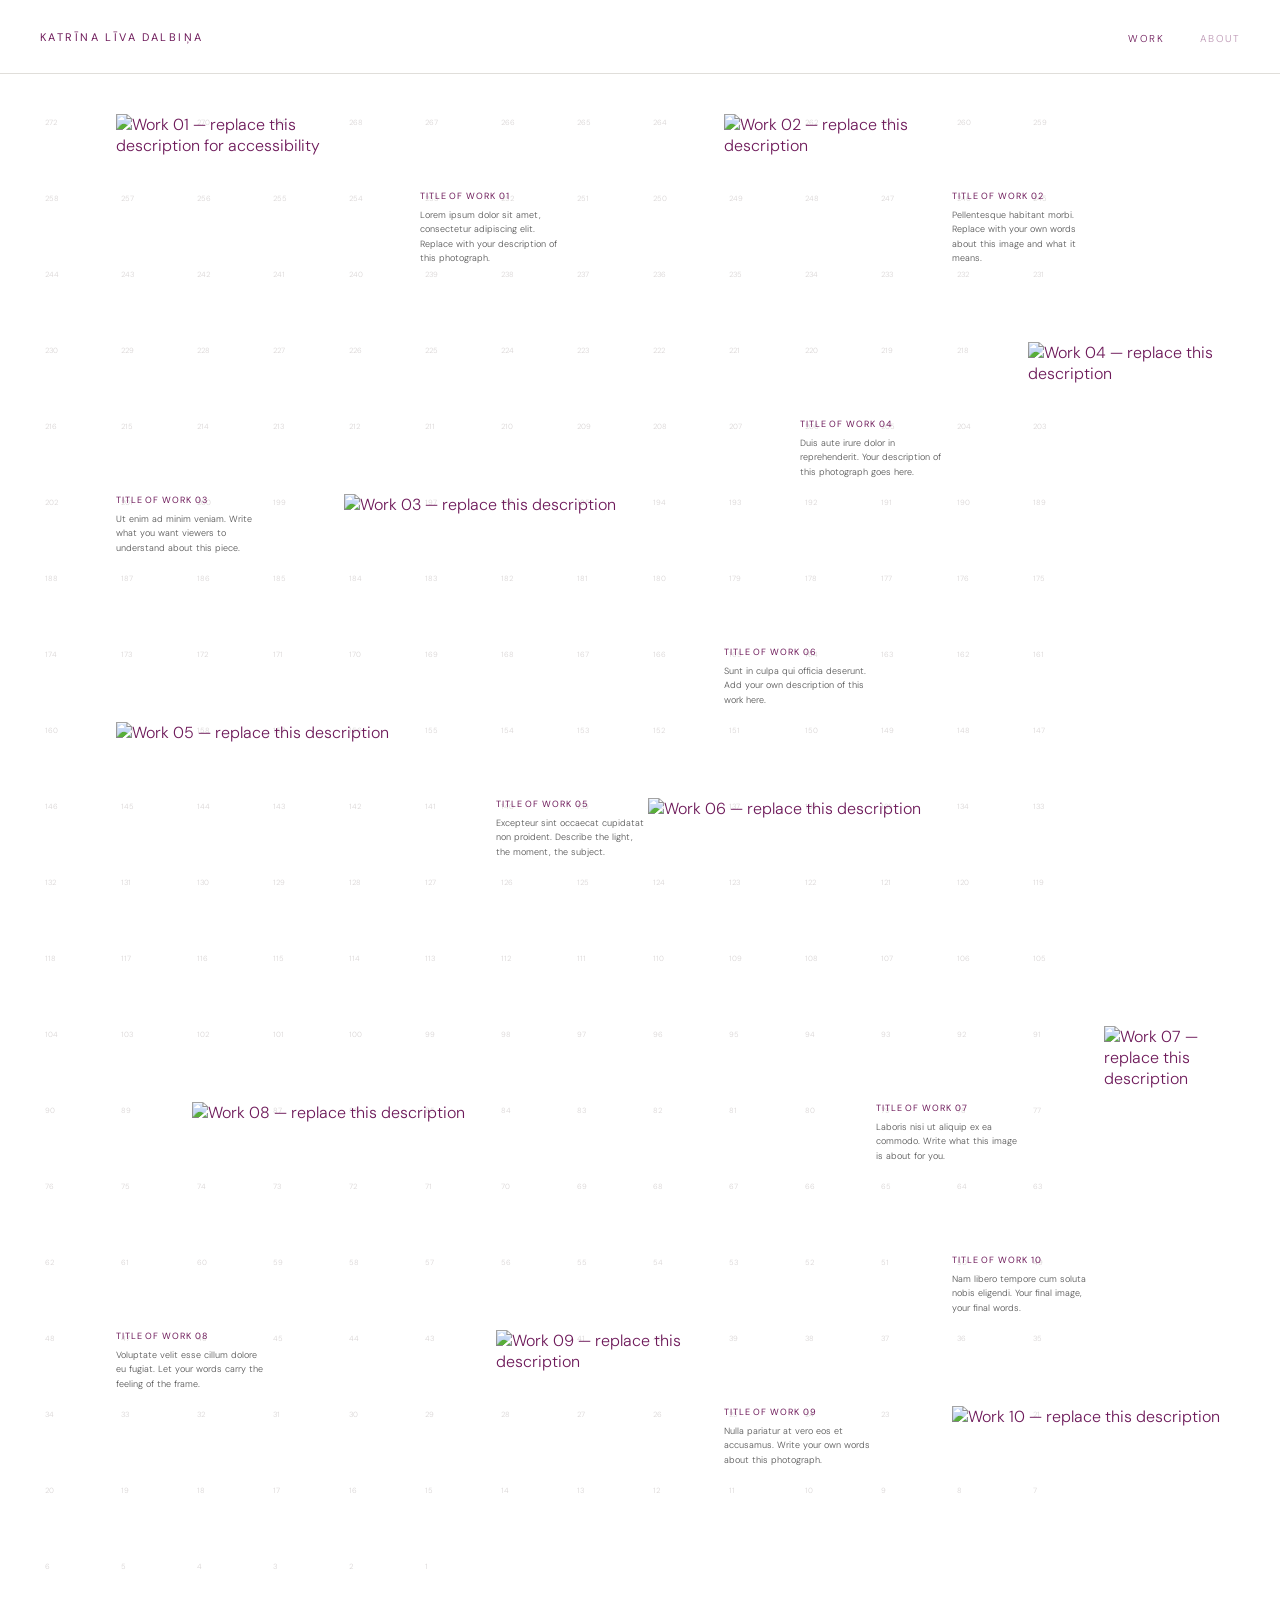
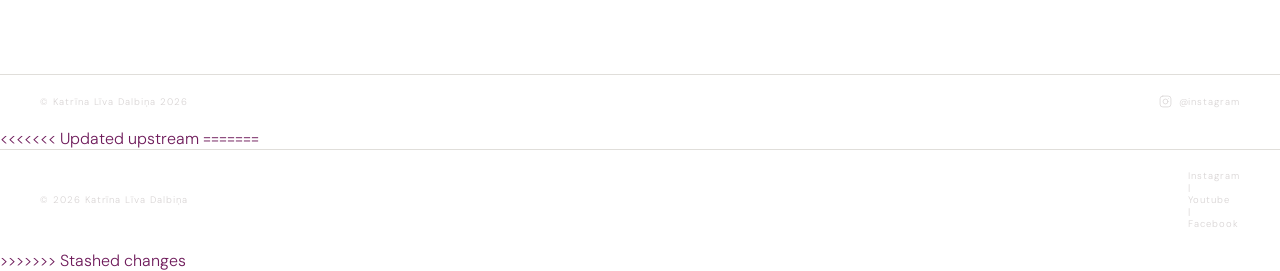
==== commit e7cffe05: "jauna lapa" ====
--- a/index.html
+++ b/index.html
@@ -403,6 +403,17 @@
     }
   </script>
 
+<<<<<<< Updated upstream
+=======
+<footer>
+    <p>© 2026 Katrīna Līva Dalbiņa</p>
+    <div>
+        <a href="https://www.instagram.com/k.lllv/" target="_blank">Instagram</a> |
+        <a href="#">Youtube</a> |
+        <a href="#">Facebook</a>
+    </div>
+</footer>
+>>>>>>> Stashed changes
 
 </body>
 </html>
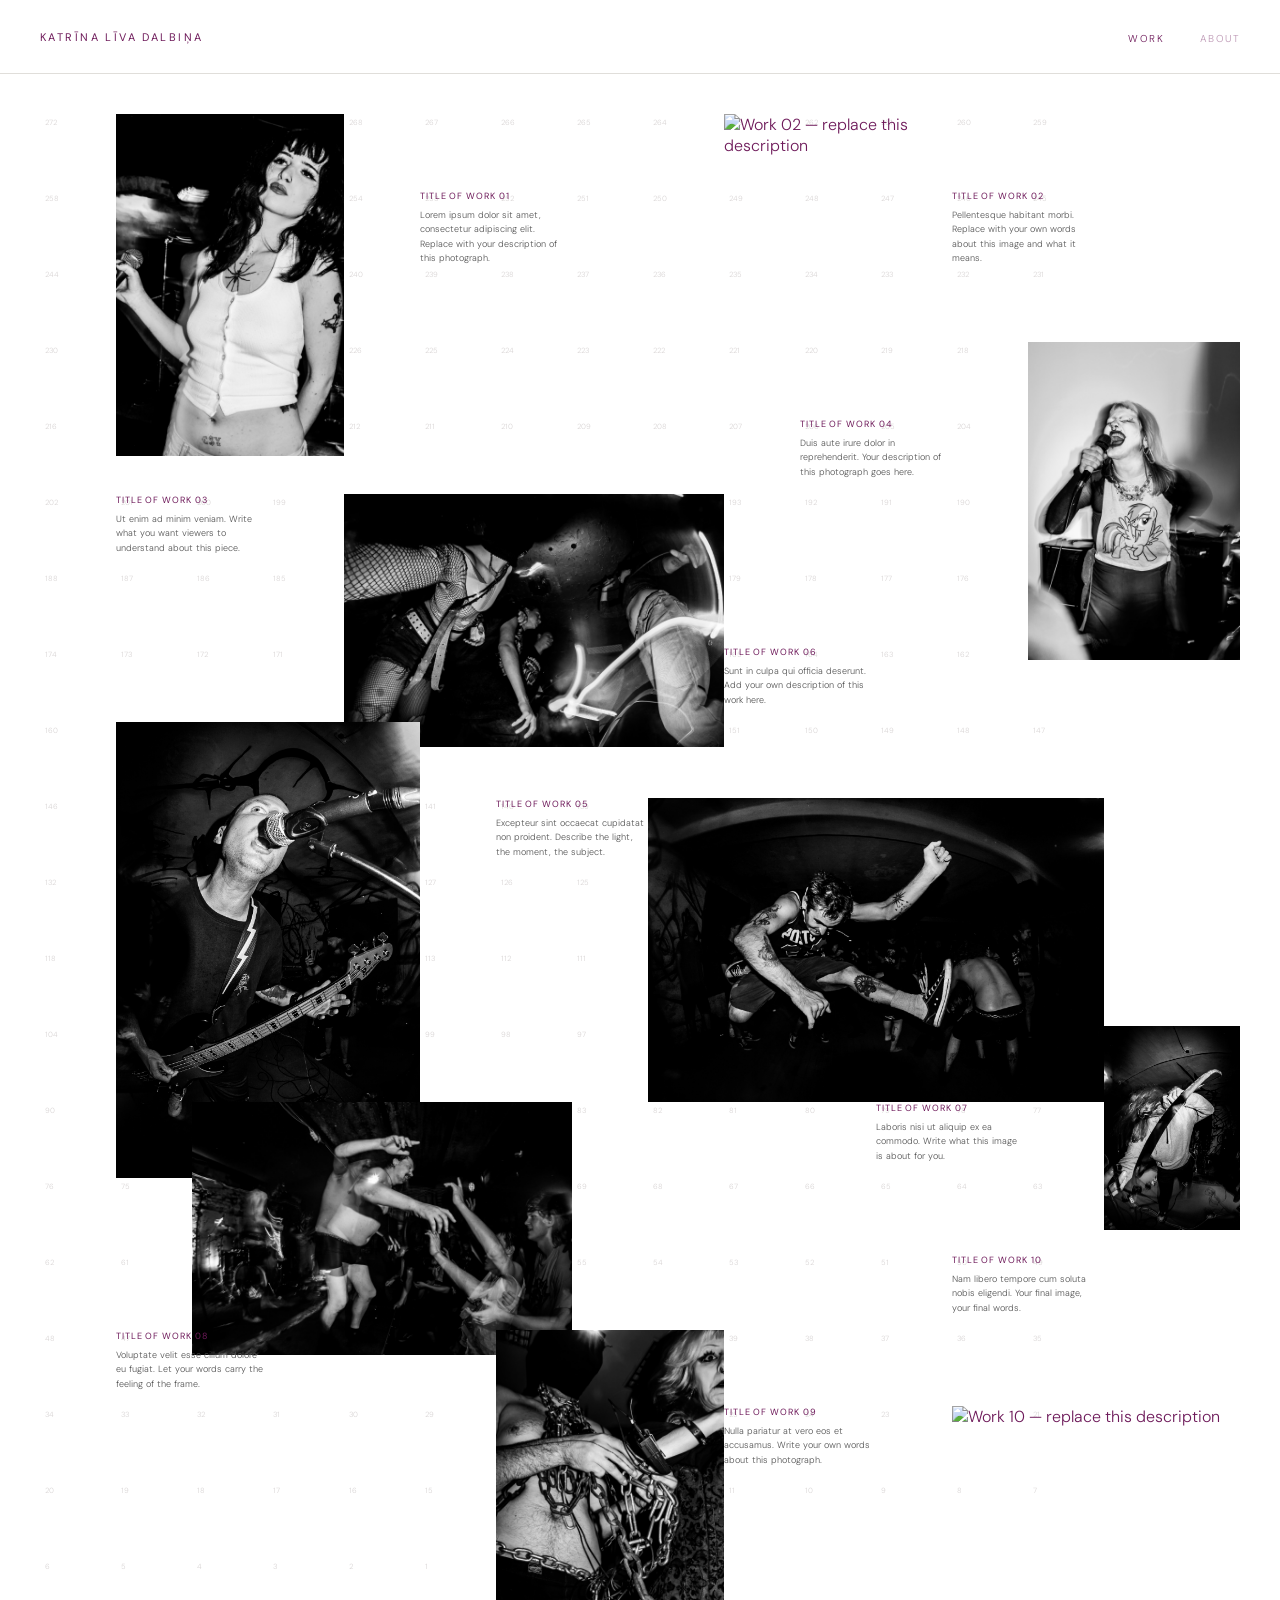
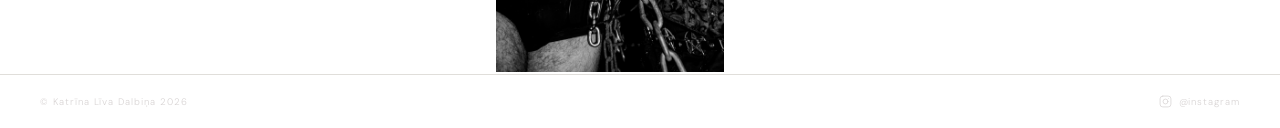
==== commit 797bc3fd: "footer update" ====
--- a/index.html
+++ b/index.html
@@ -403,17 +403,6 @@
     }
   </script>
 
-<<<<<<< Updated upstream
-=======
-<footer>
-    <p>© 2026 Katrīna Līva Dalbiņa</p>
-    <div>
-        <a href="https://www.instagram.com/k.lllv/" target="_blank">Instagram</a> |
-        <a href="#">Youtube</a> |
-        <a href="#">Facebook</a>
-    </div>
-</footer>
->>>>>>> Stashed changes
 
 </body>
 </html>
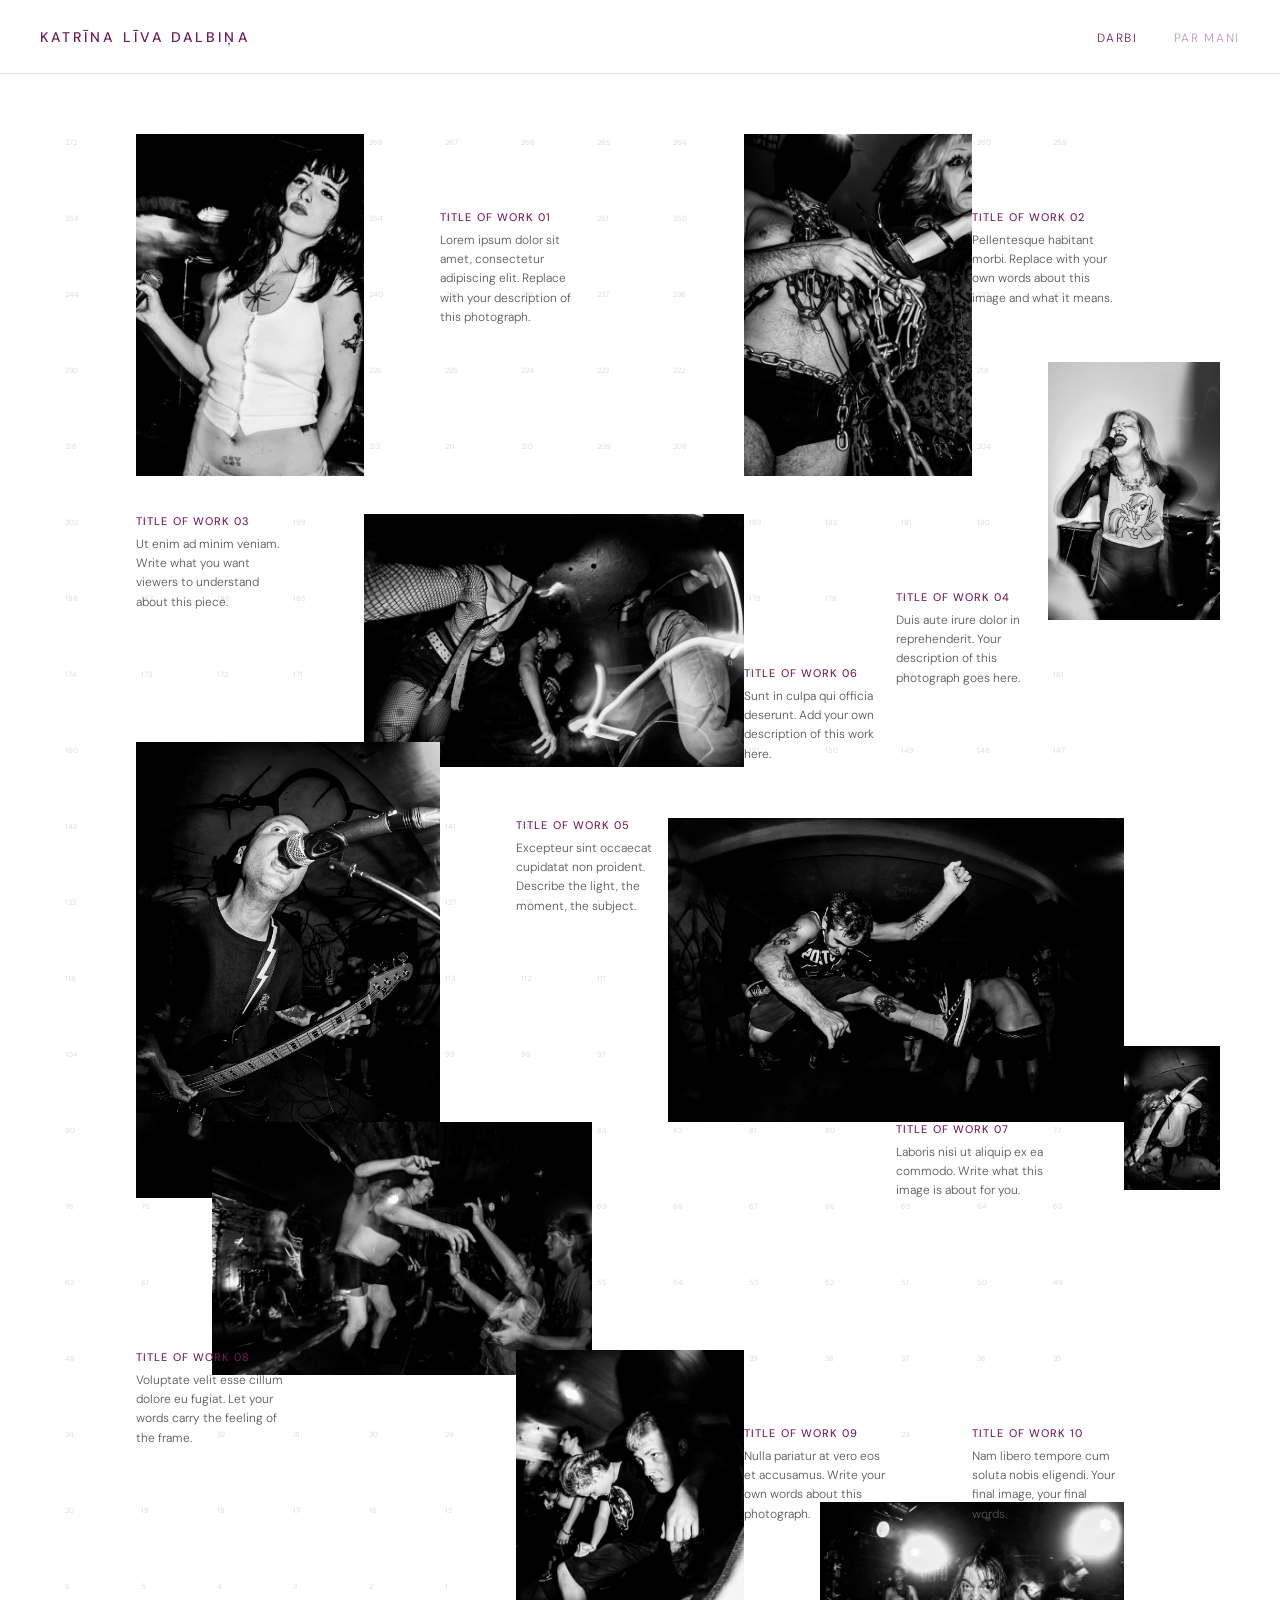
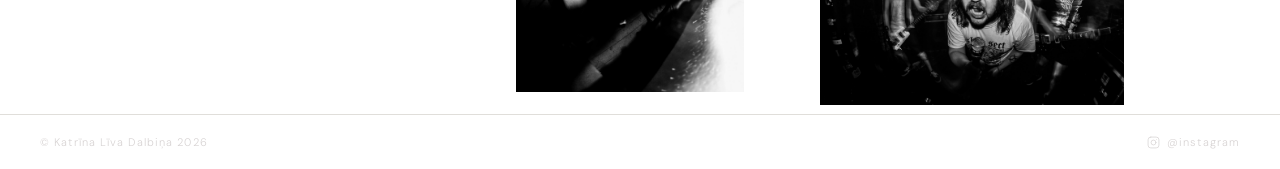
==== commit eac4b271: "fonti, about me" ====
--- a/index.html
+++ b/index.html
@@ -56,8 +56,8 @@
   <header>
     <span class="site-name">Katrīna Līva Dalbiņa</span>
     <nav>
-      <a href="#grid" class="active">Work</a>
-      <a href="about.html">About</a>
+      <a href="#grid" class="active">Darbi</a>
+      <a href="about.html">Par mani</a>
     </nav>
   </header>
 
@@ -131,7 +131,7 @@
       -->
       <div class="grid-photo" style="grid-column: 10 / 13; grid-row: 1 / 4;">
         <img
-          src="bildes/AAA_6674.jpg"
+          src="bildes/IMG_8677.jpeg.jpg"
           alt="Work 02 — replace this description"
         />
       </div>
@@ -190,7 +190,7 @@
       LABEL 04 — floats left of photo 04
       PERSONALISE: change title and body text
       -->
-      <div class="grid-label" style="grid-column: 11 / 14; grid-row: 5 / 7;">
+      <div class="grid-label" style="grid-column: 12 / 15; grid-row: 7 / 9;">
         <p class="label-title">Title of Work 04</p>
         <p class="label-body">Duis aute irure dolor in reprehenderit. Your description of this photograph goes here.</p>
       </div>
@@ -306,7 +306,7 @@
       -->
       <div class="grid-photo" style="grid-column: 7 / 10; grid-row: 17 / 22;">
         <img
-          src="bildes/IMG_8677.jpeg.jpg"
+          src="bildes/IMG_2946.jpeg.jpg"
           alt="Work 09 — replace this description"
         />
       </div>
@@ -329,9 +329,9 @@
       PHOTO 10 — medium square, bottom right
       PERSONALISE: change src to your image file
       -->
-      <div class="grid-photo" style="grid-column: 13 / 17; grid-row: 18 / 22;">
-        <img
-          src="bildes/"
+      <div class="grid-photo" style="grid-column: 11 / 15; grid-row: 19 / 23;">
+        <img
+          src="bildes/IMG_3819.jpeg.jpg"
           alt="Work 10 — replace this description"
         />
       </div>
@@ -340,7 +340,7 @@
       LABEL 10 — floats above photo 10
       PERSONALISE: change title and body text
       -->
-      <div class="grid-label" style="grid-column: 13 / 16; grid-row: 16 / 18;">
+      <div class="grid-label" style="grid-column: 13 / 16; grid-row: 18 / 20;">
         <p class="label-title">Title of Work 10</p>
         <p class="label-body">Nam libero tempore cum soluta nobis eligendi. Your final image, your final words.</p>
       </div>
--- a/style.css
+++ b/style.css
@@ -92,8 +92,8 @@
 ================================================================
 */
 .site-name {
-  font-size: 11px;
-  font-weight: 400;
+  font-size: 14px;
+  font-weight: 500;
   letter-spacing: 0.22em;
   text-transform: uppercase;
 }
@@ -108,7 +108,7 @@
 ================================================================
 */
 nav a {
-  font-size: 10px;
+  font-size: 12px;
   letter-spacing: 0.14em;
   text-transform: uppercase;
   text-decoration: none;
@@ -130,7 +130,7 @@
 ================================================================
 */
 .grid-section {
-  padding: 40px;
+  padding: 60px;
 }
 
 /*
@@ -239,11 +239,11 @@
 ================================================================
 */
 .label-title {
-  font-size: 9px;
-  font-weight: 400;
+  font-size: 11px;
+  font-weight: 450;
   letter-spacing: 0.1em;
   text-transform: uppercase;
-  margin-bottom: 6px;
+  margin-bottom: 7px;
   color: var(--ink);
 }
 
@@ -258,7 +258,7 @@
 ================================================================
 */
 .label-body {
-  font-size: 9px;
+  font-size: 12px;
   line-height: 1.6;
   font-weight: 300;
   color: #555;
@@ -284,7 +284,7 @@
 }
 
 .about-section h2 {
-  font-size: 9px;
+  font-size: 12px;
   font-weight: 400;
   letter-spacing: 0.2em;
   text-transform: uppercase;
@@ -303,7 +303,7 @@
 ================================================================
 */
 .about-text p {
-  font-size: 13px;
+  font-size: 14px;
   line-height: 1.8;
   font-weight: 300;
   max-width: 440px;
@@ -355,7 +355,7 @@
   display: flex;
   align-items: center;
   justify-content: space-between;
-  font-size: 9.5px;
+  font-size: 11px;
   letter-spacing: 0.1em;
   color: var(--muted);
 }
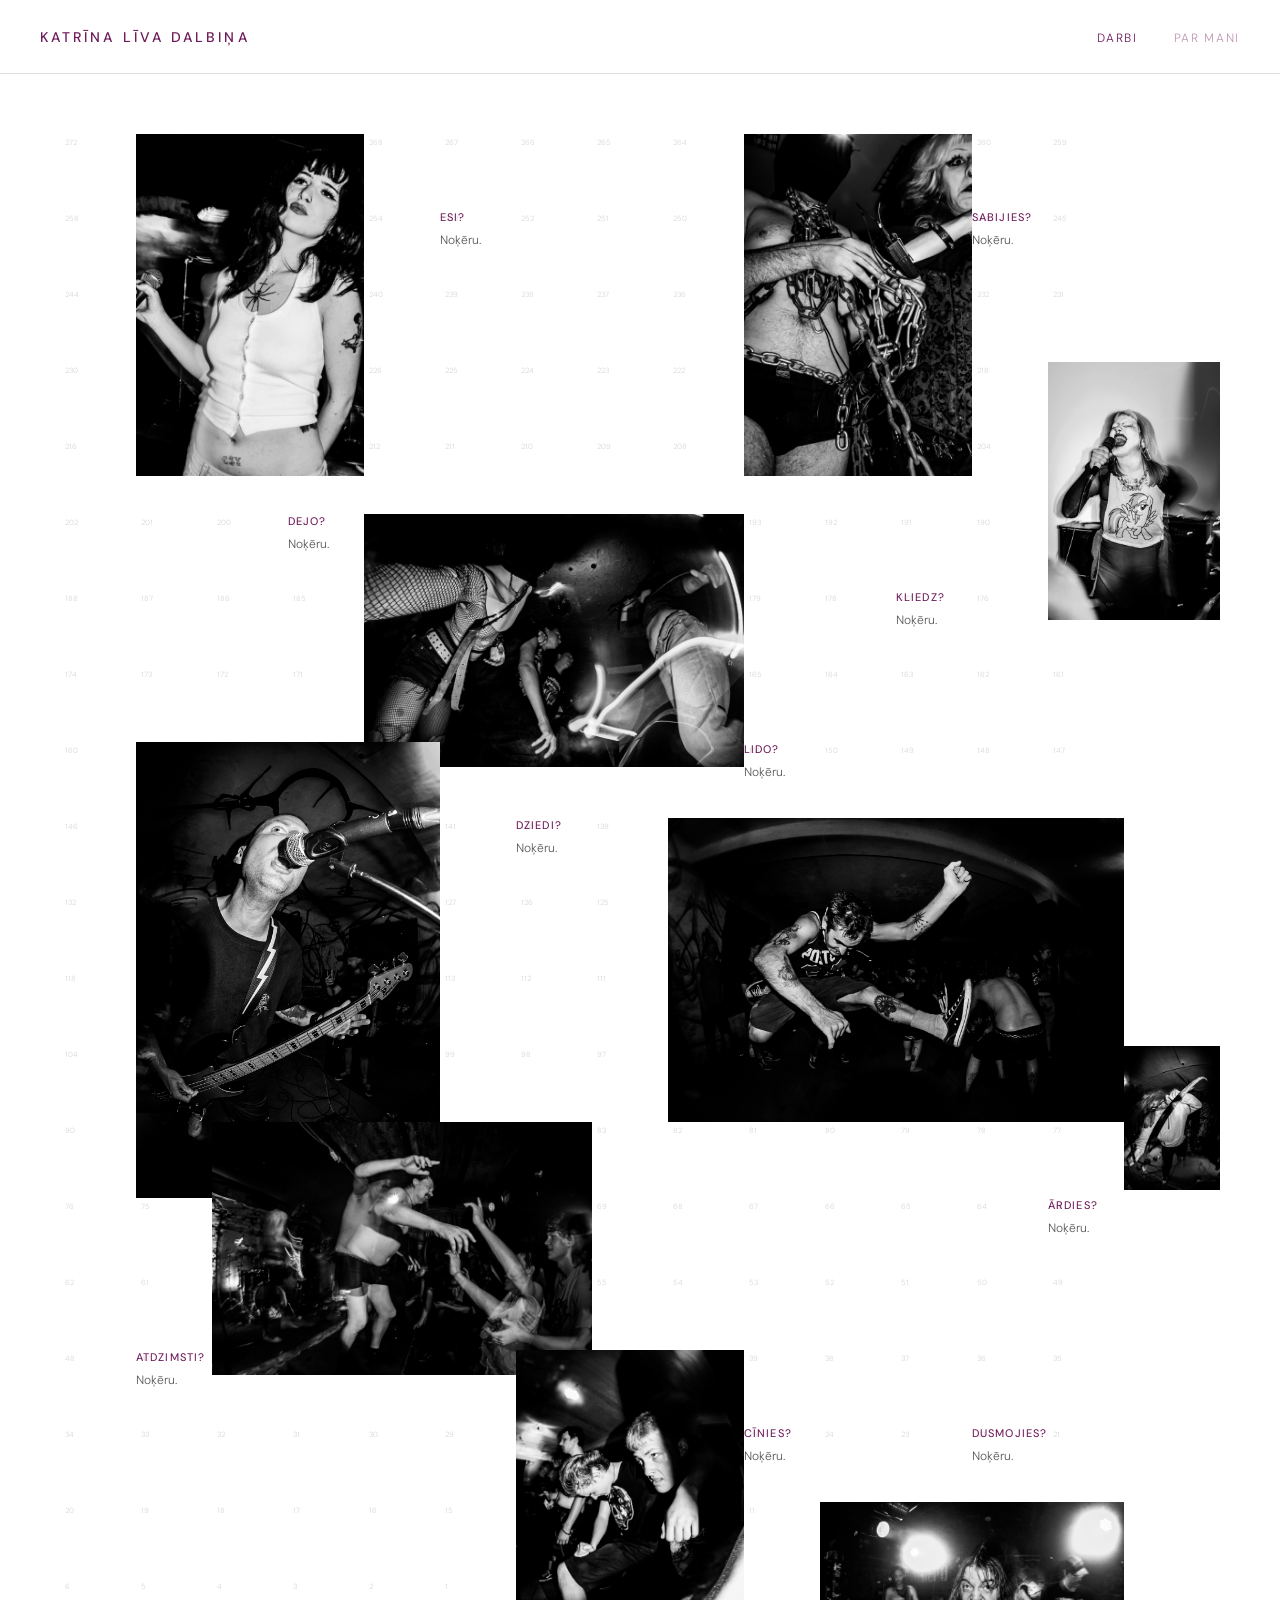
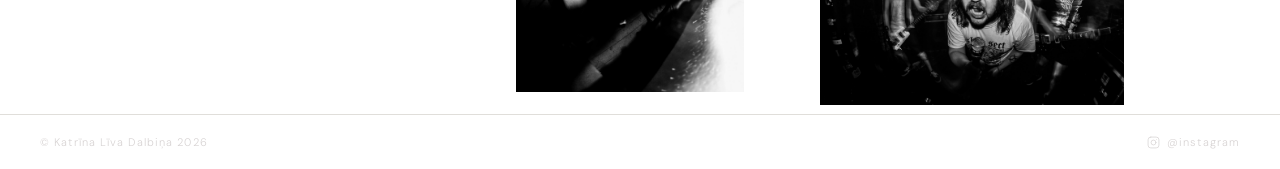
==== commit 30503ed4: "nosaukumi" ====
--- a/index.html
+++ b/index.html
@@ -116,8 +116,8 @@
       PERSONALISE: change title and body text
       -->
       <div class="grid-label" style="grid-column: 6 / 9; grid-row: 2 / 5;">
-        <p class="label-title">Title of Work 01</p>
-        <p class="label-body">Lorem ipsum dolor sit amet, consectetur adipiscing elit. Replace with your description of this photograph.</p>
+        <p class="label-title">Esi?</p>
+        <p class="label-body">Noķēru.</p>
       </div>
 
 
@@ -140,9 +140,9 @@
       LABEL 02 — floats below and right of photo 02
       PERSONALISE: change title and body text
       -->
-      <div class="grid-label" style="grid-column: 13 / 16; grid-row: 2 / 5;">
-        <p class="label-title">Title of Work 02</p>
-        <p class="label-body">Pellentesque habitant morbi. Replace with your own words about this image and what it means.</p>
+      <div class="grid-label" style="grid-column: 13 / 17; grid-row: 2 / 5;">
+        <p class="label-title">Sabijies?</p>
+        <p class="label-body">Noķēru.</p>
       </div>
 
 
@@ -165,9 +165,9 @@
       LABEL 03 — floats above photo 03
       PERSONALISE: change title and body text
       -->
-      <div class="grid-label" style="grid-column: 2 / 5; grid-row: 6 / 8;">
-        <p class="label-title">Title of Work 03</p>
-        <p class="label-body">Ut enim ad minim veniam. Write what you want viewers to understand about this piece.</p>
+      <div class="grid-label" style="grid-column: 4 / 7; grid-row: 6 / 8;">
+        <p class="label-title">Dejo?</p>
+        <p class="label-body">Noķēru.</p>
       </div>
 
 
@@ -191,8 +191,8 @@
       PERSONALISE: change title and body text
       -->
       <div class="grid-label" style="grid-column: 12 / 15; grid-row: 7 / 9;">
-        <p class="label-title">Title of Work 04</p>
-        <p class="label-body">Duis aute irure dolor in reprehenderit. Your description of this photograph goes here.</p>
+        <p class="label-title">Kliedz?</p>
+        <p class="label-body">Noķēru.</p>
       </div>
 
 
@@ -216,8 +216,8 @@
       PERSONALISE: change title and body text
       -->
       <div class="grid-label" style="grid-column: 7 / 10; grid-row: 10 / 12;">
-        <p class="label-title">Title of Work 05</p>
-        <p class="label-body">Excepteur sint occaecat cupidatat non proident. Describe the light, the moment, the subject.</p>
+        <p class="label-title">Dziedi?</p>
+        <p class="label-body"> Noķēru.</p>
       </div>
 
 
@@ -240,9 +240,9 @@
       LABEL 06 — floats above photo 06
       PERSONALISE: change title and body text
       -->
-      <div class="grid-label" style="grid-column: 10 / 13; grid-row: 8 / 10;">
-        <p class="label-title">Title of Work 06</p>
-        <p class="label-body">Sunt in culpa qui officia deserunt. Add your own description of this work here.</p>
+      <div class="grid-label" style="grid-column: 10 / 13; grid-row: 9 /11;">
+        <p class="label-title">Lido?</p>
+        <p class="label-body">Noķēru.</p>
       </div>
 
 
@@ -265,9 +265,9 @@
       LABEL 07 — floats left of photo 07
       PERSONALISE: change title and body text
       -->
-      <div class="grid-label" style="grid-column: 12 / 15; grid-row: 14 / 16;">
-        <p class="label-title">Title of Work 07</p>
-        <p class="label-body">Laboris nisi ut aliquip ex ea commodo. Write what this image is about for you.</p>
+      <div class="grid-label" style="grid-column: 14 / 16; grid-row: 15 / 17;">
+        <p class="label-title">Ārdies?</p>
+        <p class="label-body">Noķēru.</p>
       </div>
 
 
@@ -291,8 +291,8 @@
       PERSONALISE: change title and body text
       -->
       <div class="grid-label" style="grid-column: 2 / 5; grid-row: 17 / 19;">
-        <p class="label-title">Title of Work 08</p>
-        <p class="label-body">Voluptate velit esse cillum dolore eu fugiat. Let your words carry the feeling of the frame.</p>
+        <p class="label-title">Atdzimsti?</p>
+        <p class="label-body">Noķēru.</p>
       </div>
 
 
@@ -316,8 +316,8 @@
       PERSONALISE: change title and body text
       -->
       <div class="grid-label" style="grid-column: 10 / 13; grid-row: 18 / 20;">
-        <p class="label-title">Title of Work 09</p>
-        <p class="label-body">Nulla pariatur at vero eos et accusamus. Write your own words about this photograph.</p>
+        <p class="label-title">Cīnies?</p>
+        <p class="label-body">Noķēru.</p>
       </div>
 
 
@@ -341,8 +341,8 @@
       PERSONALISE: change title and body text
       -->
       <div class="grid-label" style="grid-column: 13 / 16; grid-row: 18 / 20;">
-        <p class="label-title">Title of Work 10</p>
-        <p class="label-body">Nam libero tempore cum soluta nobis eligendi. Your final image, your final words.</p>
+        <p class="label-title">Dusmojies?</p>
+        <p class="label-body">Noķēru.</p>
       </div>
 
 
